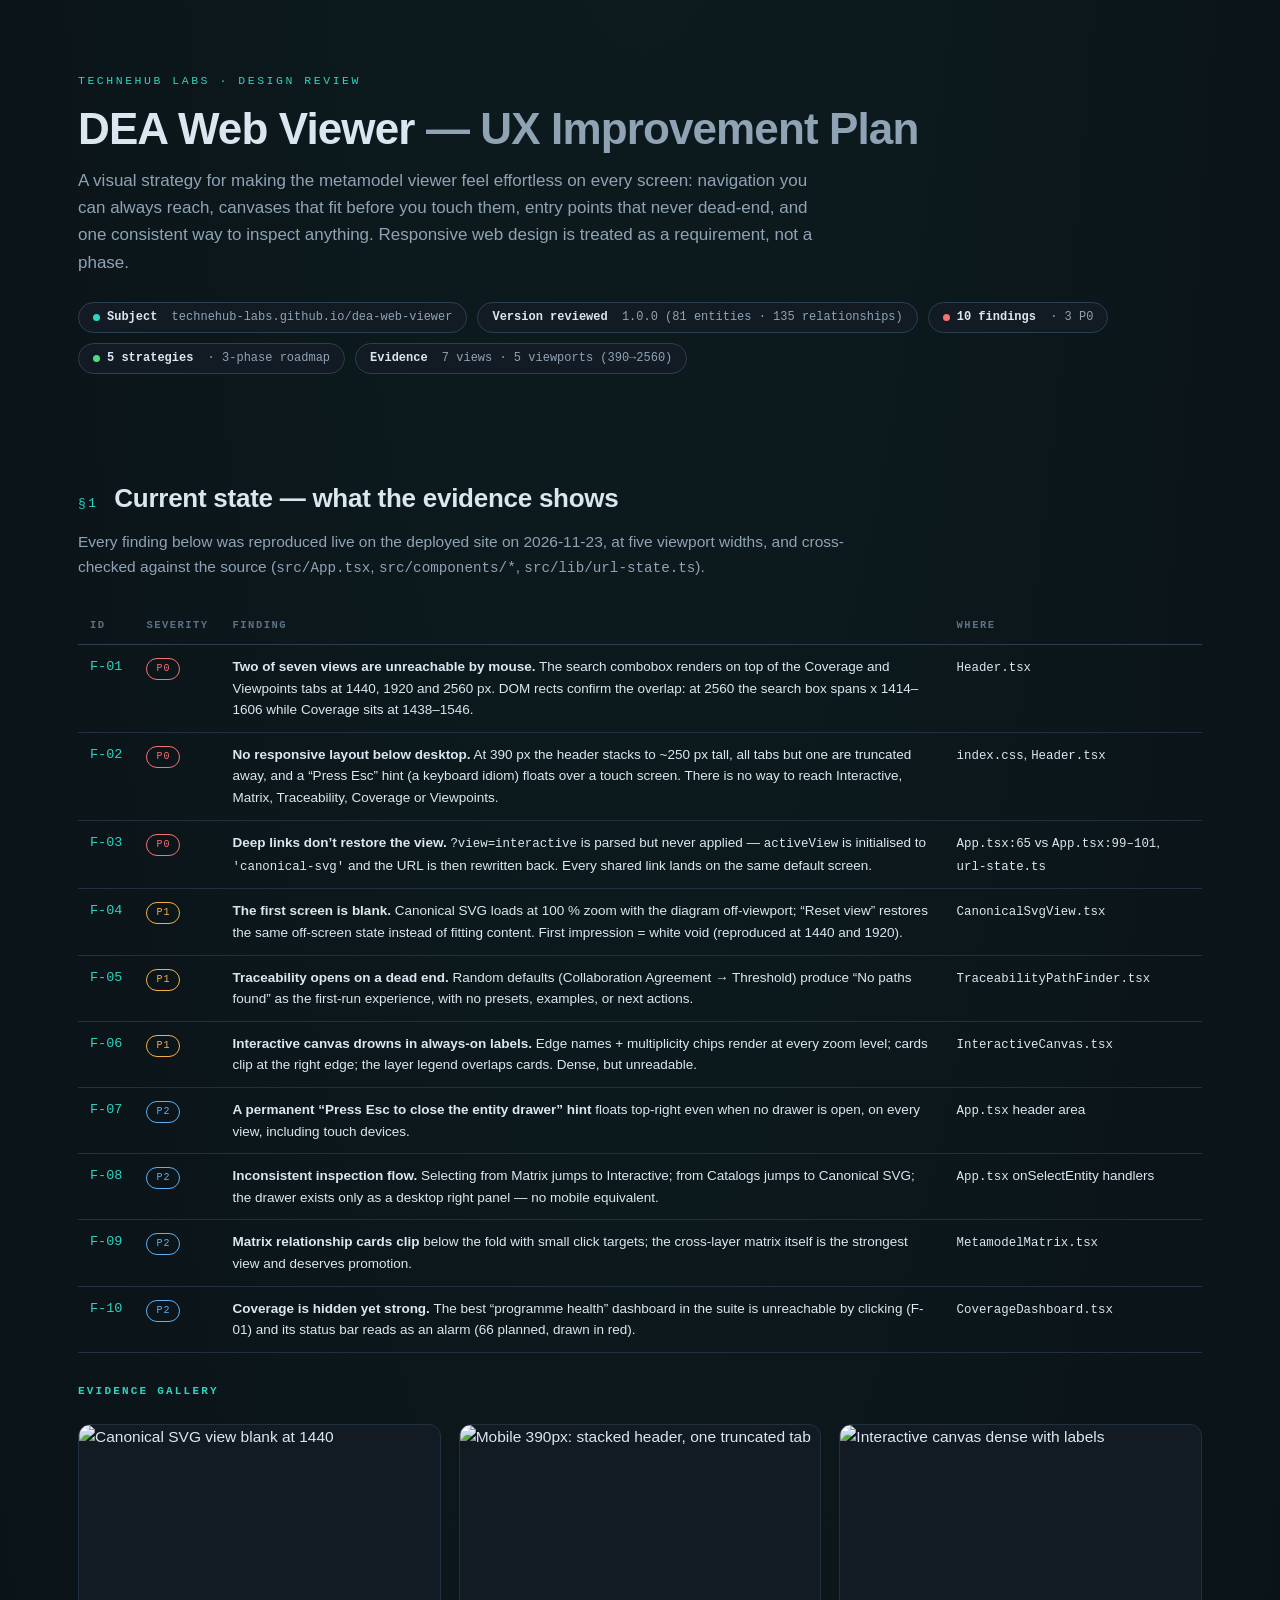
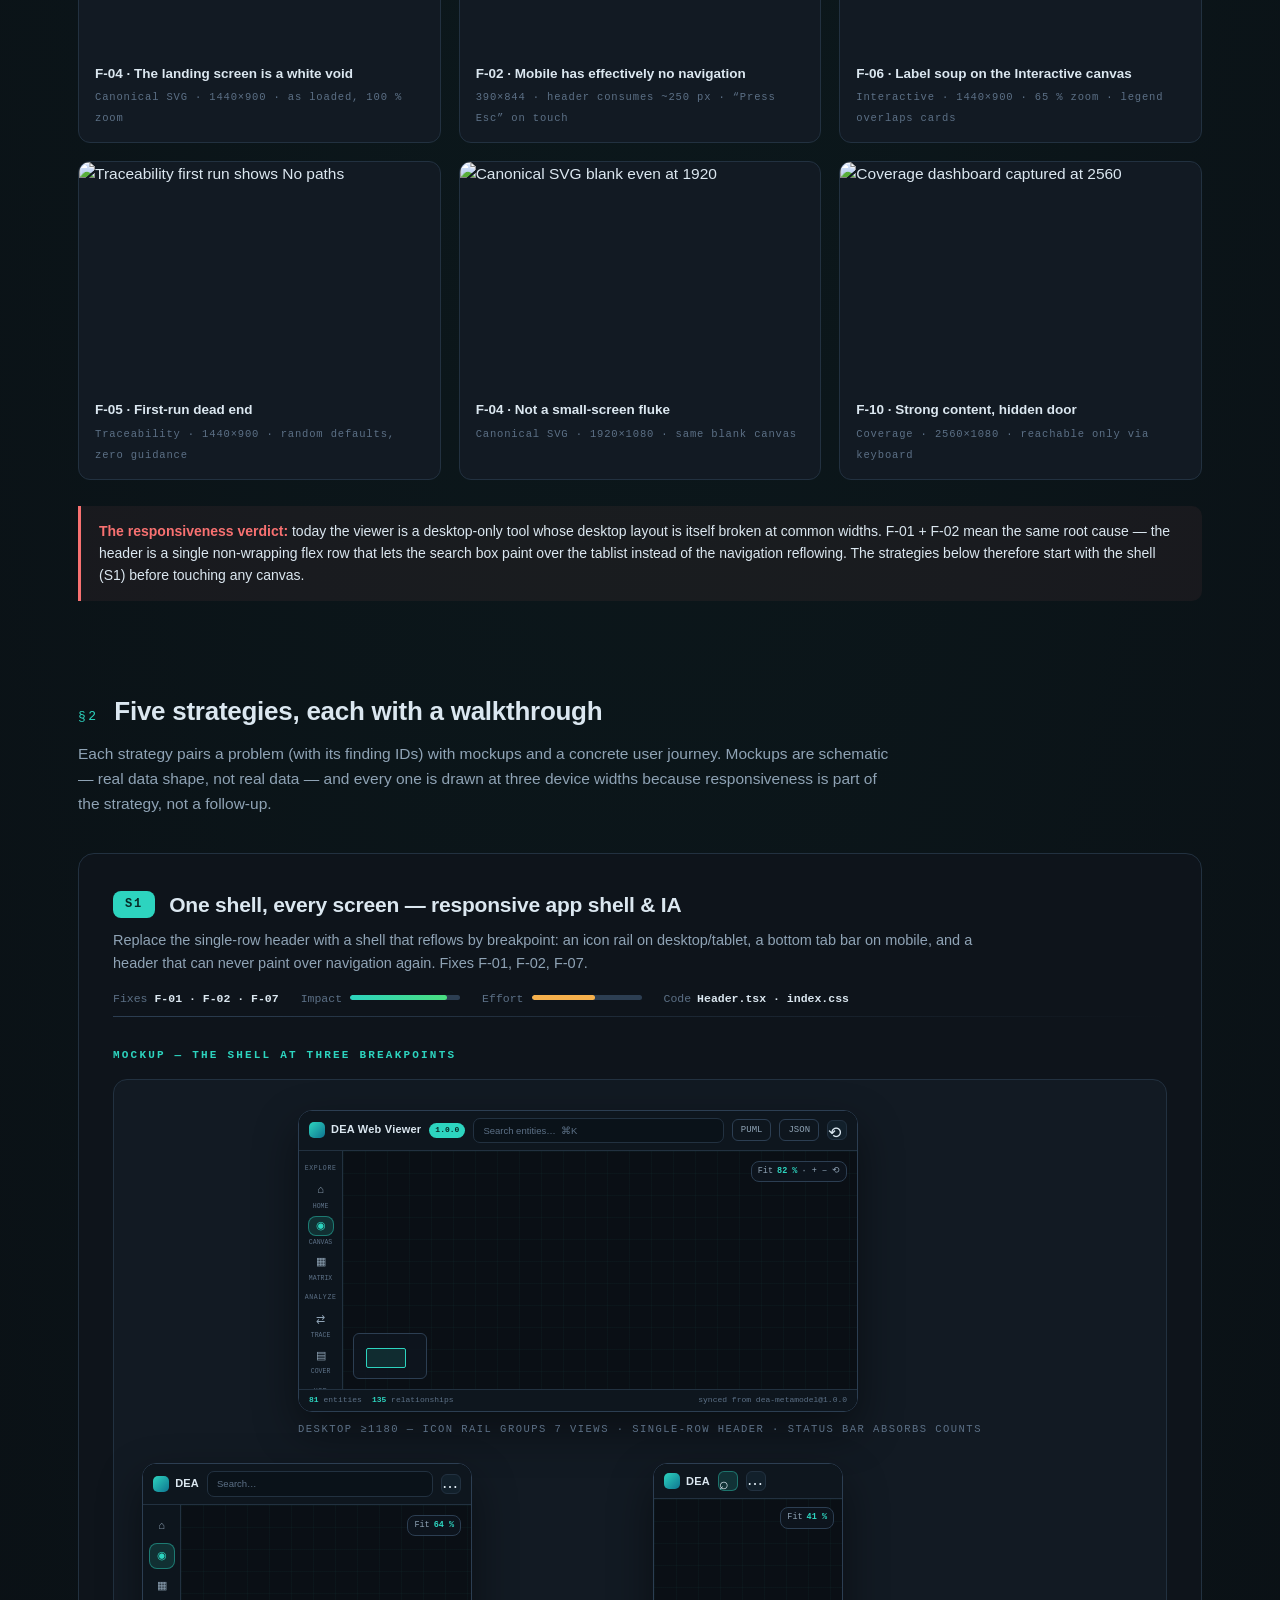
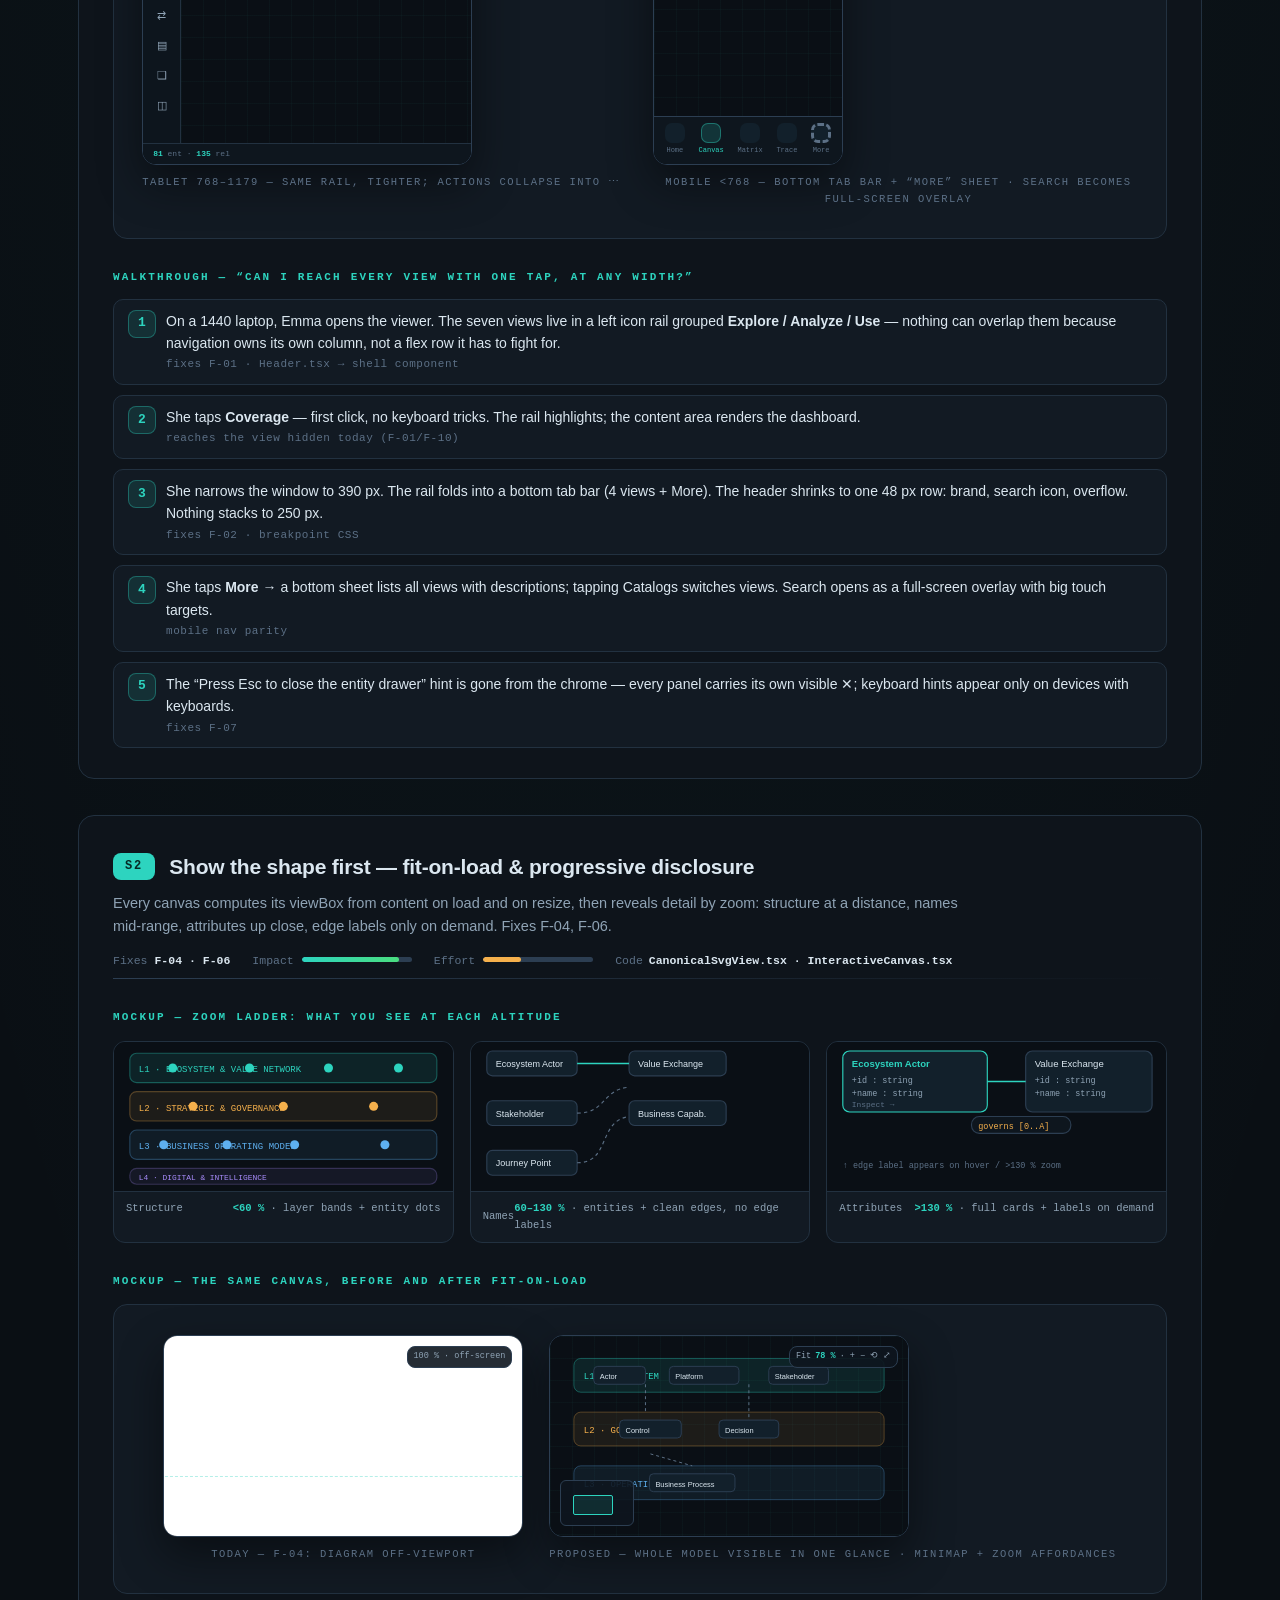
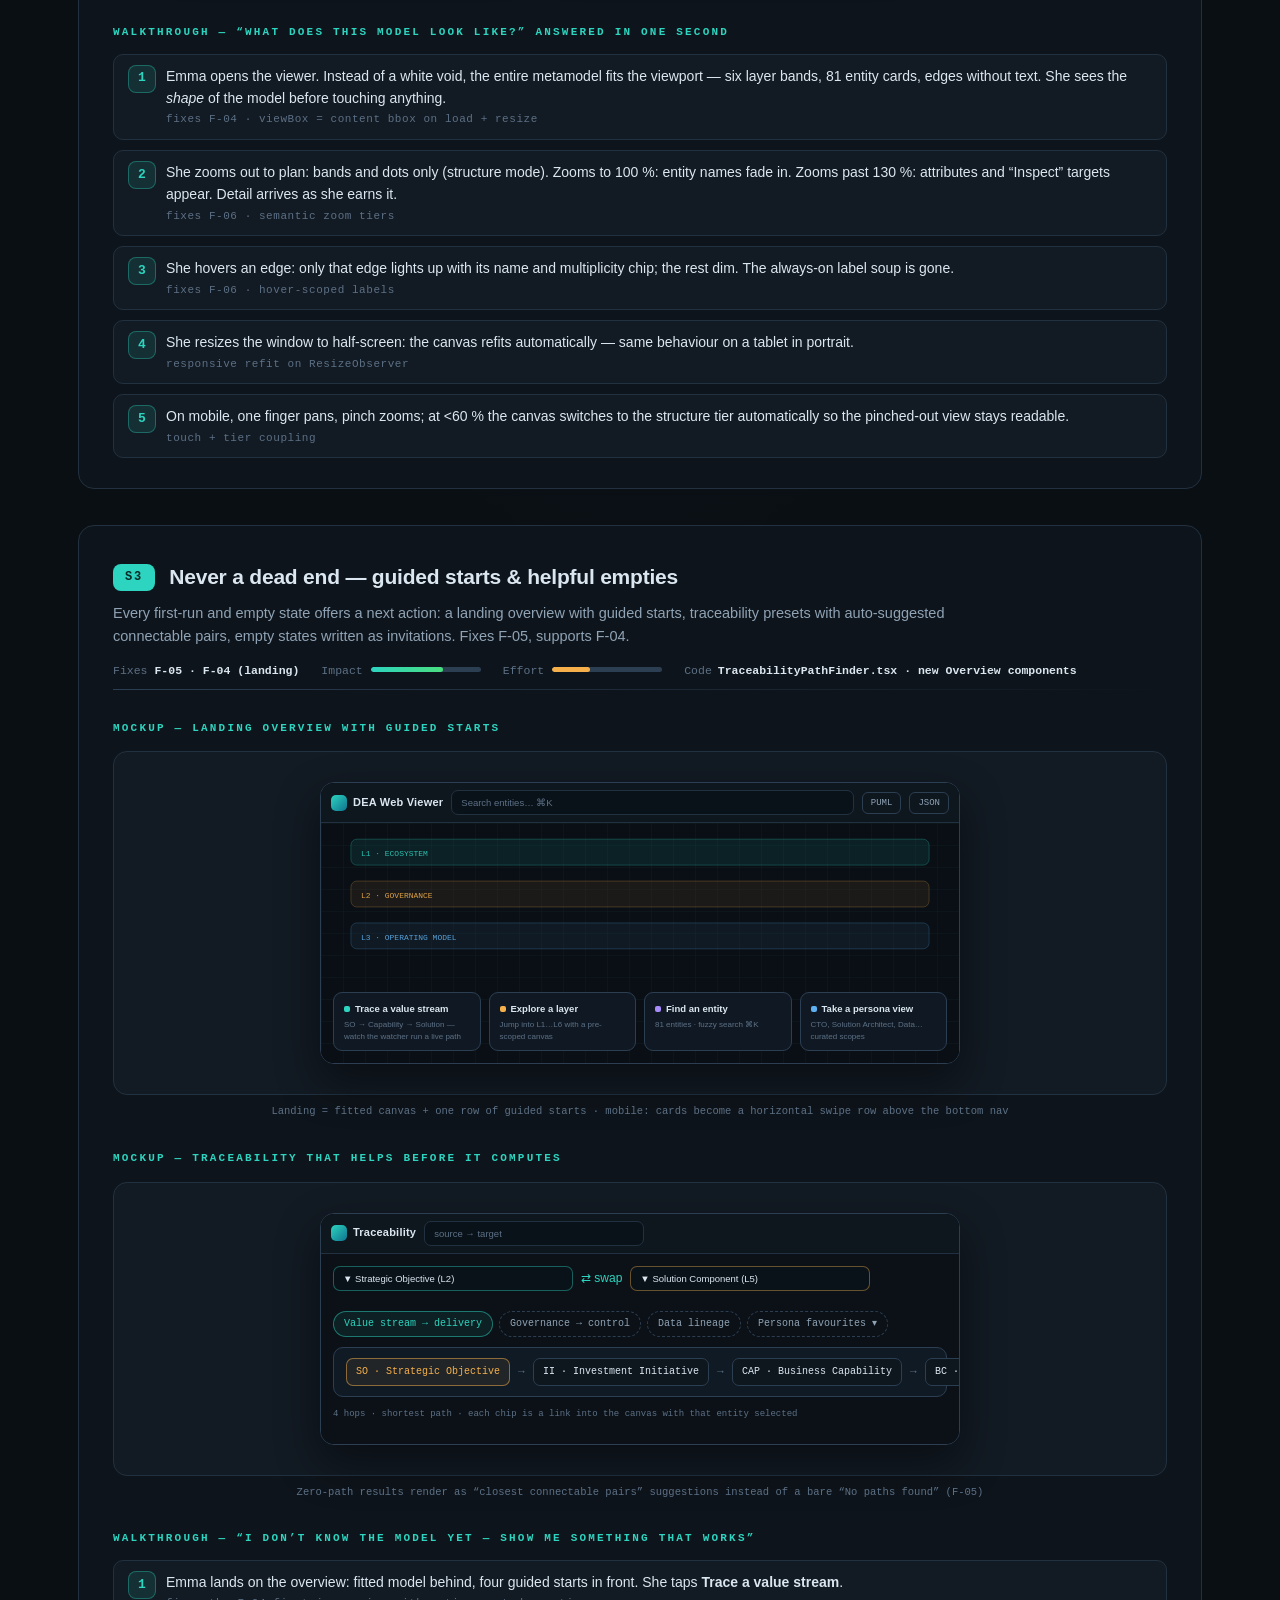
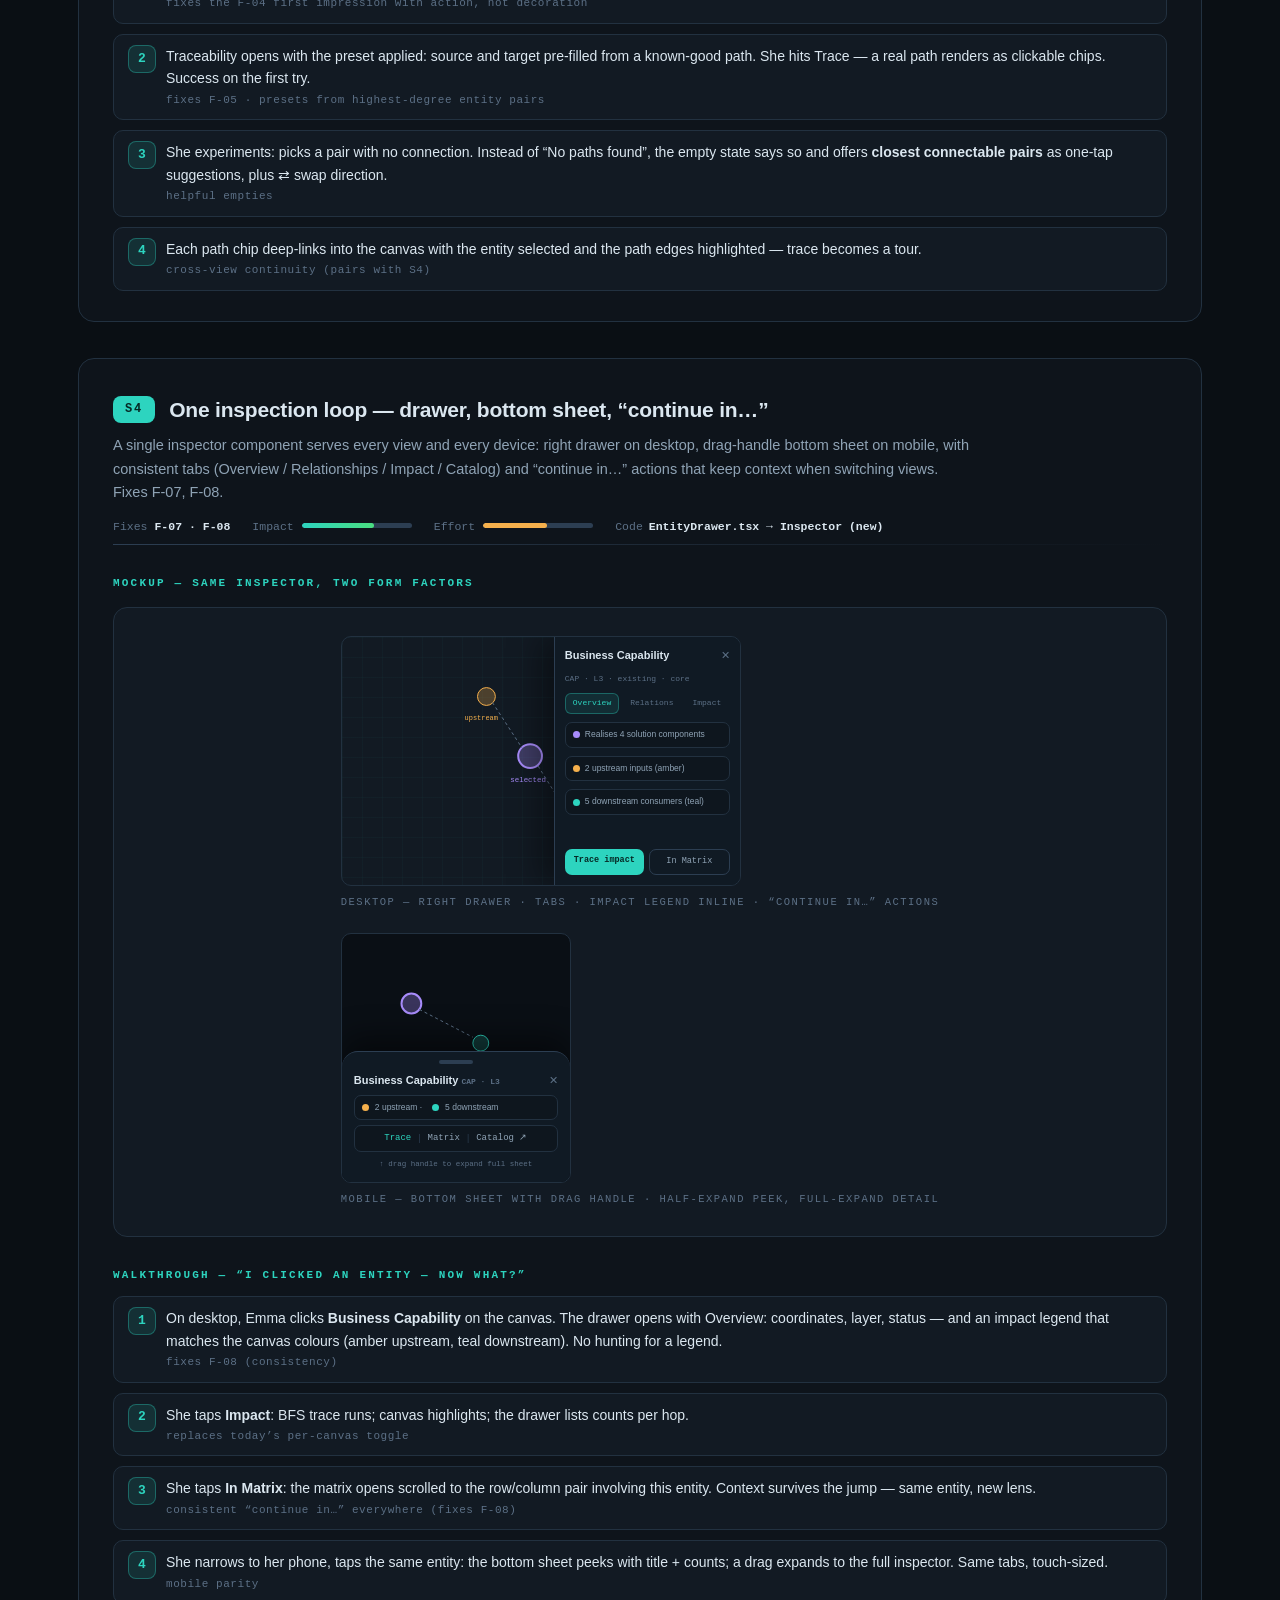
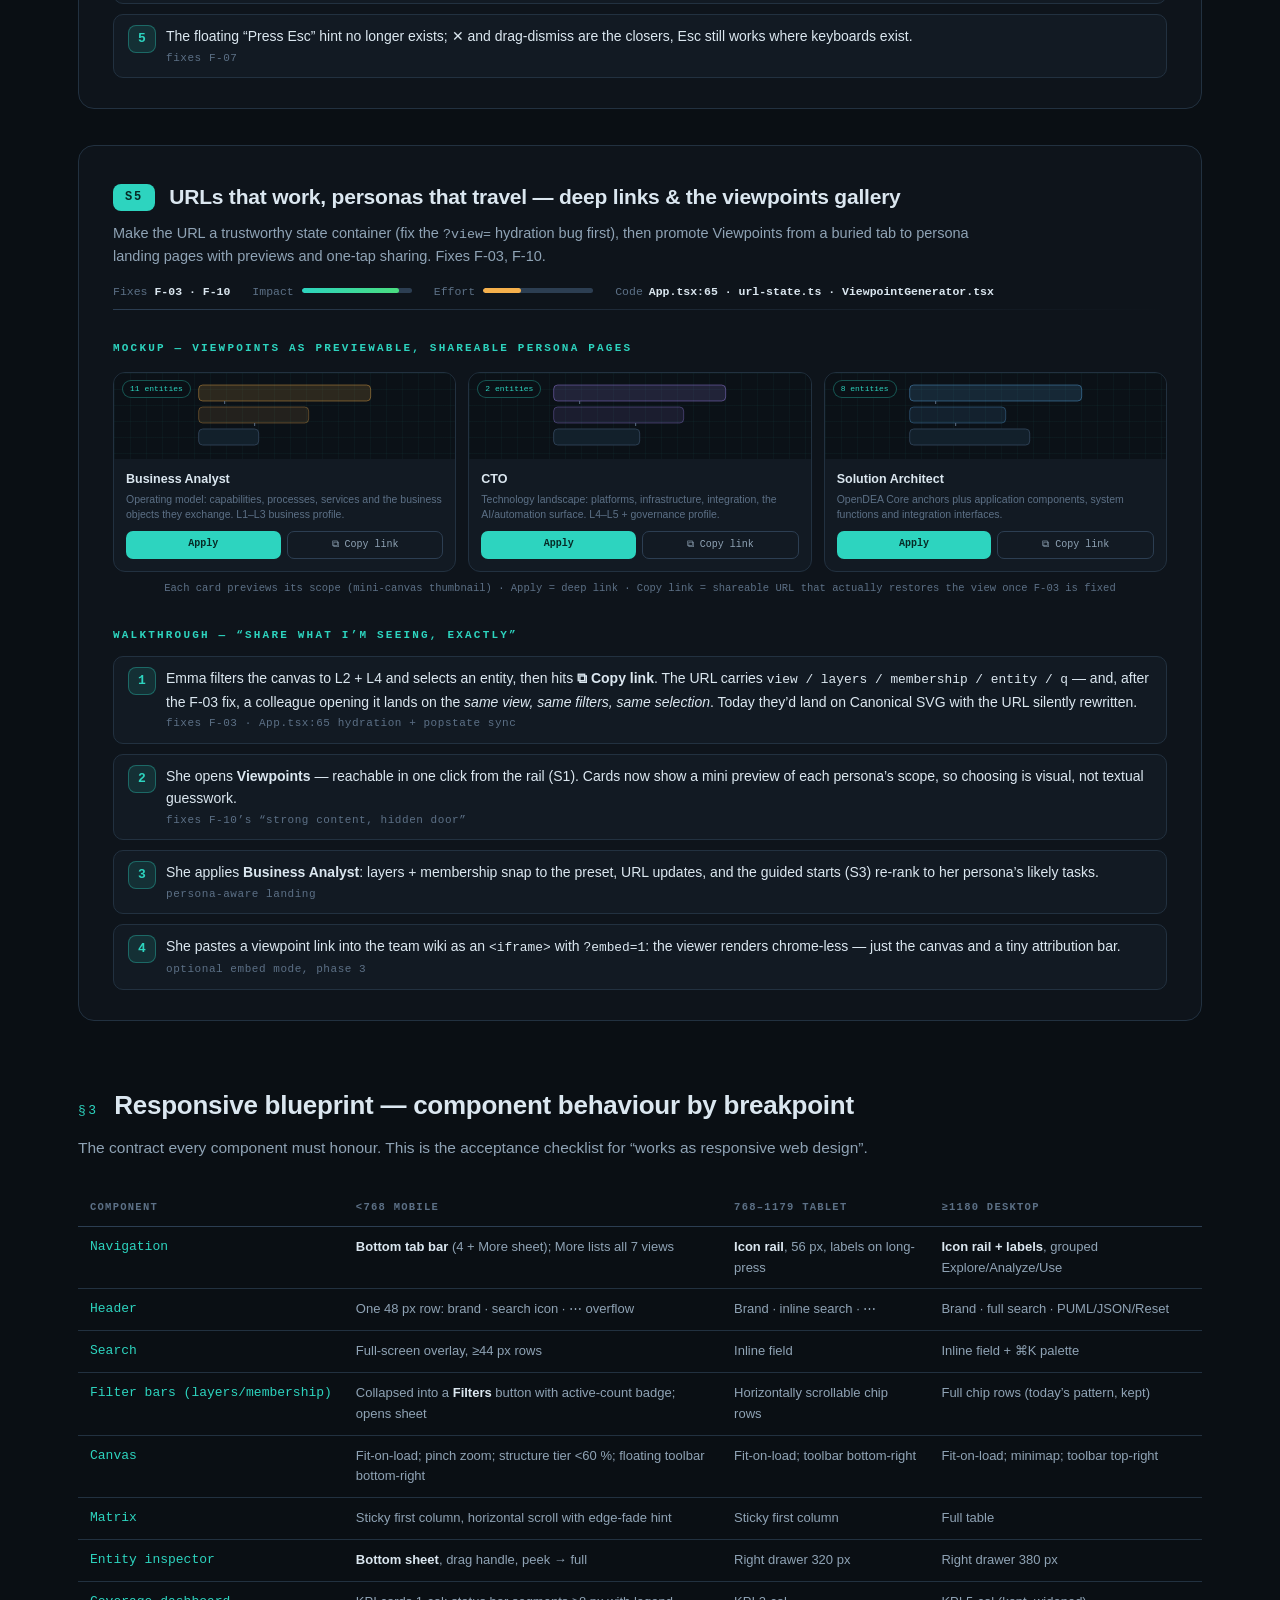
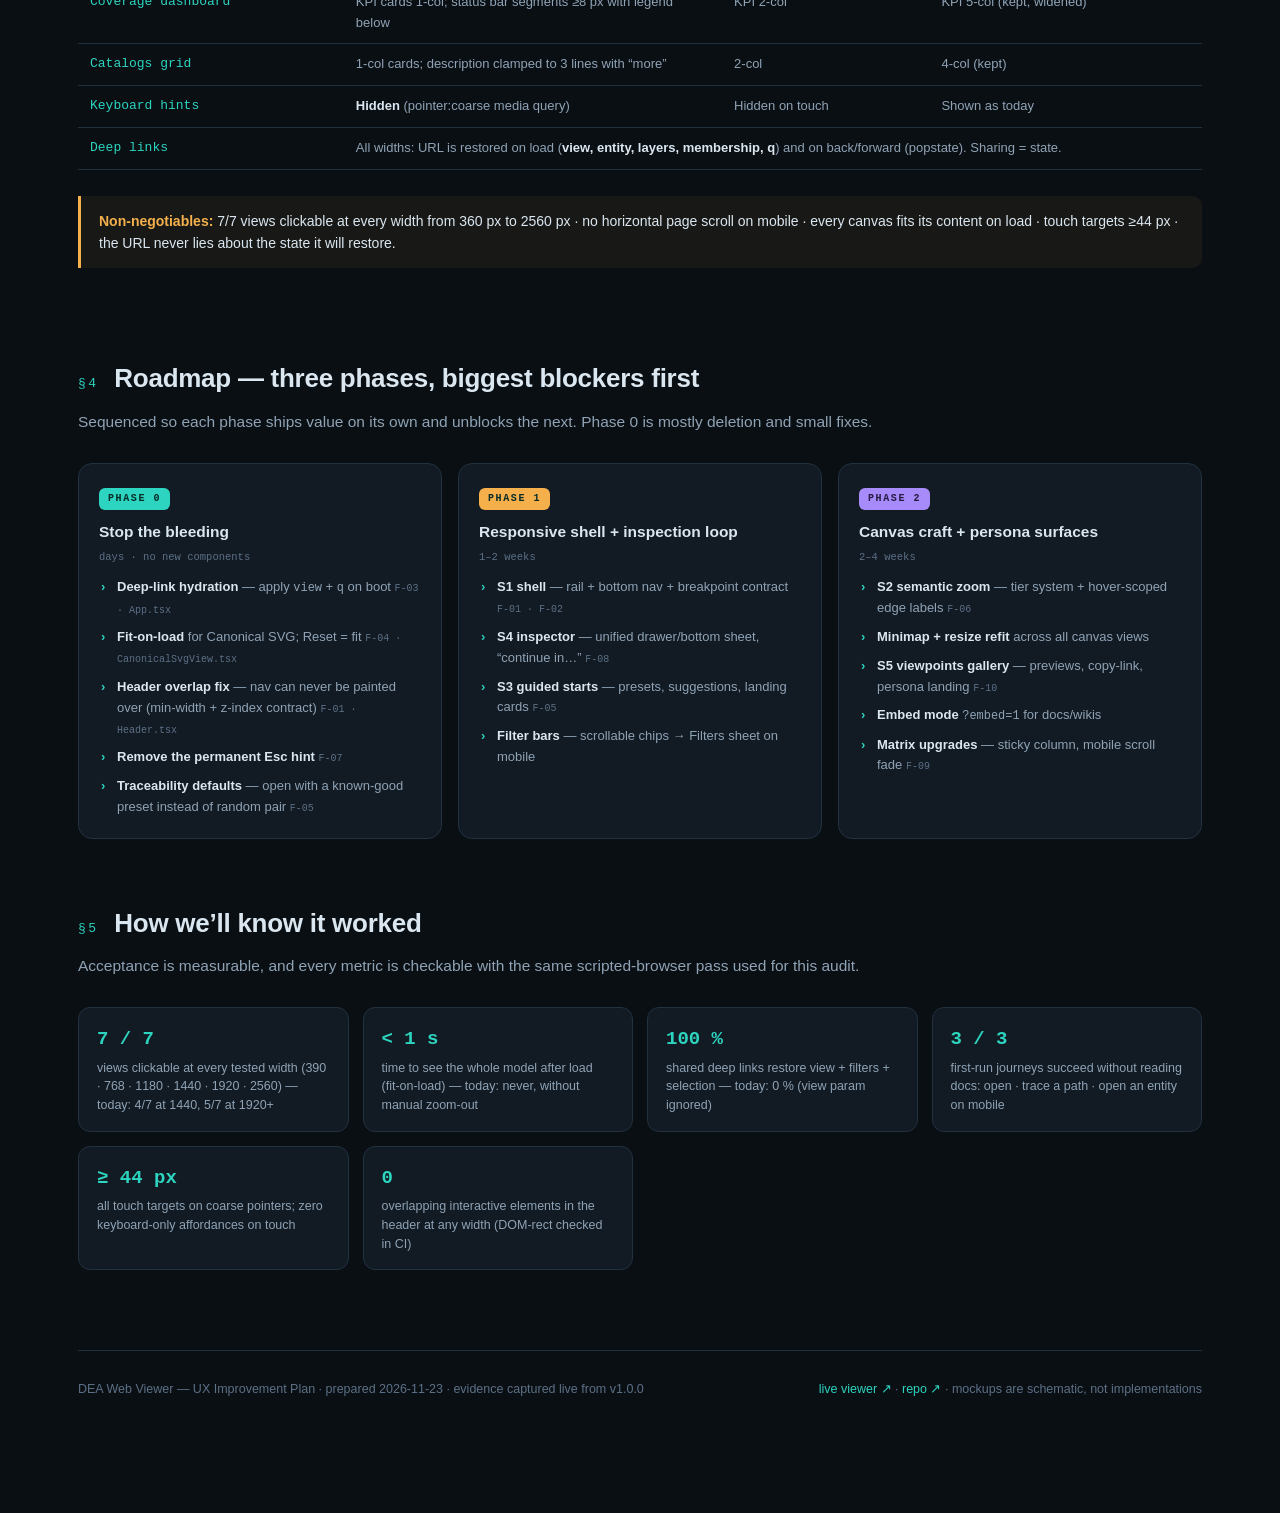
==== index.html @ 261feda0 "Release v2.0.0: design tokens, UI kit and interactive prototype Sets the design direction: white bac" ====
<!DOCTYPE html>
<html lang="en">
<head>
<meta charset="UTF-8" />
<meta name="viewport" content="width=device-width, initial-scale=1.0" />
<title>DEA Web Viewer — UX Improvement Plan &amp; Visual Walkthrough</title>
<style>
  :root{
    --bg:#0a0f14; --bg2:#0e141b; --panel:#121a23; --panel2:#16212c;
    --line:#223140; --line2:#2c3e52;
    --text:#dbe7f0; --muted:#8fa3b5; --faint:#5c7086;
    --teal:#2dd4bf; --teal-dim:#1a8f80; --amber:#f5b04c; --red:#f87171; --violet:#a78bfa; --blue:#5eb0f0; --green:#4ade80;
    --mono:"SF Mono",ui-monospace,Menlo,Consolas,monospace;
    --sans:-apple-system,BlinkMacSystemFont,"Segoe UI",Roboto,Inter,Helvetica,Arial,sans-serif;
  }
  *{box-sizing:border-box; margin:0; padding:0;}
  html{scroll-behavior:smooth;}
  body{background:var(--bg); color:var(--text); font-family:var(--sans); font-size:15.5px; line-height:1.6;
       background-image:radial-gradient(ellipse 90% 60% at 50% -10%, rgba(45,212,191,.07), transparent);}
  .wrap{max-width:1180px; margin:0 auto; padding:0 28px 120px;}
  a{color:var(--teal); text-decoration:none;} a:hover{text-decoration:underline;}
  code,.mono{font-family:var(--mono); font-size:.92em;}

  /* ── hero ── */
  .hero{padding:72px 0 40px;}
  .eyebrow{font-family:var(--mono); font-size:11.5px; letter-spacing:.22em; text-transform:uppercase; color:var(--teal);}
  .hero h1{font-size:clamp(28px,4.4vw,44px); font-weight:800; letter-spacing:-.02em; margin:14px 0 12px; line-height:1.15;}
  .hero h1 .dim{color:var(--muted); font-weight:600;}
  .hero p.lede{max-width:760px; color:var(--muted); font-size:17px;}
  .meta-row{display:flex; flex-wrap:wrap; gap:10px; margin-top:26px;}
  .chip{display:inline-flex; align-items:center; gap:7px; border:1px solid var(--line2); background:var(--panel);
        border-radius:999px; padding:5px 14px; font-family:var(--mono); font-size:12px; color:var(--muted);}
  .chip b{color:var(--text); font-weight:600;}
  .chip .dot{width:7px; height:7px; border-radius:50%; background:var(--teal);}
  .chip .dot.red{background:var(--red);} .chip .dot.amber{background:var(--amber);} .chip .dot.green{background:var(--green);}

  /* ── section scaffolding ── */
  section{padding-top:64px;}
  .sec-head{display:flex; align-items:baseline; gap:16px; margin-bottom:10px;}
  .sec-num{font-family:var(--mono); color:var(--teal); font-size:13px; letter-spacing:.18em;}
  .sec-head h2{font-size:26px; font-weight:750; letter-spacing:-.01em;}
  .sec-sub{color:var(--muted); max-width:820px; margin-bottom:28px;}
  .rule{height:1px; background:linear-gradient(90deg,var(--line2),transparent); margin:8px 0 30px;}

  /* ── findings table ── */
  table.findings{width:100%; border-collapse:collapse; font-size:13.5px;}
  table.findings th{font-family:var(--mono); font-size:10.5px; letter-spacing:.14em; text-transform:uppercase; color:var(--faint);
    text-align:left; padding:10px 12px; border-bottom:1px solid var(--line2);}
  table.findings td{padding:11px 12px; border-bottom:1px solid var(--line); vertical-align:top;}
  table.findings td.id{font-family:var(--mono); color:var(--teal); white-space:nowrap;}
  .sev{display:inline-block; font-family:var(--mono); font-size:10px; letter-spacing:.1em; padding:2px 9px; border-radius:999px; border:1px solid;}
  .sev.p0{color:var(--red); border-color:var(--red);} .sev.p1{color:var(--amber); border-color:var(--amber);} .sev.p2{color:var(--blue); border-color:var(--blue);}

  /* ── evidence gallery ── */
  .ev-grid{display:grid; grid-template-columns:repeat(auto-fit,minmax(320px,1fr)); gap:18px; margin-top:24px;}
  figure.ev{background:var(--panel); border:1px solid var(--line); border-radius:12px; overflow:hidden;}
  figure.ev img{width:100%; display:block; aspect-ratio:16/10; object-fit:cover; object-position:top;}
  figure.ev figcaption{padding:12px 16px 14px; font-size:13px; color:var(--muted);}
  figure.ev figcaption b{color:var(--text); display:block; margin-bottom:2px; font-size:13.5px;}
  figure.ev figcaption .tag{font-family:var(--mono); font-size:10.5px; color:var(--faint); letter-spacing:.08em;}

  .callout{border-left:3px solid var(--red); background:rgba(248,113,113,.06); border-radius:0 10px 10px 0;
    padding:14px 18px; margin:26px 0; font-size:14px; color:var(--text);}
  .callout.amber{border-color:var(--amber); background:rgba(245,176,76,.06);}
  .callout b{color:var(--red);} .callout.amber b{color:var(--amber);}

  /* ── strategy blocks ── */
  .strategy{background:var(--bg2); border:1px solid var(--line); border-radius:16px; padding:34px 34px 30px; margin-top:36px;}
  .strat-head{display:flex; flex-wrap:wrap; gap:14px; align-items:center; margin-bottom:6px;}
  .strat-badge{font-family:var(--mono); font-size:12px; letter-spacing:.16em; color:#062a26; background:var(--teal);
    border-radius:8px; padding:4px 12px; font-weight:700;}
  .strategy h3{font-size:21px; font-weight:750; letter-spacing:-.01em;}
  .strat-goal{color:var(--muted); font-size:14.5px; margin:8px 0 4px; max-width:860px;}
  .strat-meta{display:flex; flex-wrap:wrap; gap:22px; margin:14px 0 6px; font-family:var(--mono); font-size:11.5px; color:var(--faint);}
  .strat-meta b{color:var(--text); font-weight:600;}
  .meter{display:inline-block; width:110px; height:5px; border-radius:99px; background:var(--line2); position:relative; top:-2px; margin-left:8px; overflow:hidden;}
  .meter i{display:block; height:100%; border-radius:99px;}
  .m-impact i{width:88%; background:linear-gradient(90deg,var(--teal),var(--green));}
  .m-impact-mid i{width:66%; background:linear-gradient(90deg,var(--teal),var(--green));}
  .m-effort i{width:34%; background:var(--amber);}
  .m-effort-mid i{width:58%; background:var(--amber);}
  .m-effort-big i{width:82%; background:var(--amber);}

  h4.step-title{font-family:var(--mono); font-size:11px; letter-spacing:.2em; text-transform:uppercase; color:var(--teal); margin:30px 0 12px;}

  /* walkthrough steps */
  ol.walk{list-style:none; counter-reset:w; display:grid; gap:10px; margin-top:6px;}
  ol.walk li{counter-increment:w; position:relative; padding:10px 16px 10px 52px; background:var(--panel);
    border:1px solid var(--line); border-radius:10px; font-size:14px; color:var(--text);}
  ol.walk li::before{content:counter(w); position:absolute; left:14px; top:10px; width:26px; height:26px; border-radius:8px;
    background:rgba(45,212,191,.12); color:var(--teal); font-family:var(--mono); font-size:13px; font-weight:700;
    display:flex; align-items:center; justify-content:center; border:1px solid rgba(45,212,191,.35);}
  ol.walk li span.where{display:block; font-family:var(--mono); font-size:11px; color:var(--faint); margin-top:2px; letter-spacing:.05em;}

  /* device frames */
  .frames{display:flex; flex-wrap:wrap; gap:26px; align-items:flex-start; justify-content:center;
    background:var(--panel); border:1px solid var(--line); border-radius:14px; padding:30px 22px; margin-top:14px;}
  .frames.trio{display:grid; grid-template-columns:1fr 1fr; justify-items:center; align-items:start;}
  .frames.trio > :first-child{grid-column:1 / -1;}
  .frame{border-radius:14px; overflow:hidden; border:1px solid var(--line2); box-shadow:0 18px 44px rgba(0,0,0,.45); background:var(--bg); flex:none;}
  .tscroll{overflow-x:auto;}
  .tscroll table{min-width:640px;}
  .frame-label{font-family:var(--mono); font-size:10.5px; letter-spacing:.14em; color:var(--faint); text-align:center; padding-top:9px; text-transform:uppercase;}

  /* mini UI kit for mockups */
  .m-app{display:flex; flex-direction:column; background:#0b1117;}
  .m-top{display:flex; align-items:center; gap:8px; background:#0e161e; border-bottom:1px solid var(--line); padding:7px 10px;}
  .m-brand{display:flex; align-items:center; gap:6px; font-weight:700; font-size:11px; letter-spacing:.02em; white-space:nowrap;}
  .m-logo{width:16px; height:16px; border-radius:5px; background:linear-gradient(135deg,var(--teal),#0e7490); flex:none;}
  .m-search{flex:1; min-width:40px; background:#0a1219; border:1px solid var(--line); border-radius:7px;
    font-size:9.5px; color:var(--faint); padding:4px 9px; white-space:nowrap; overflow:hidden;}
  .m-ic{width:20px; height:20px; border-radius:6px; background:#12202b; border:1px solid var(--line); flex:none;}
  .m-ic.teal{background:rgba(45,212,191,.15); border-color:rgba(45,212,191,.4);}
  .m-btn{font-size:9px; font-family:var(--mono); color:var(--muted); border:1px solid var(--line2); border-radius:6px; padding:3px 8px; white-space:nowrap;}
  .m-body{display:flex; flex:1; min-height:0;}
  .m-rail{width:44px; background:#0d151d; border-right:1px solid var(--line); display:flex; flex-direction:column; align-items:center; gap:4px; padding:8px 0;}
  .m-rail .grp{font-family:var(--mono); font-size:6.5px; letter-spacing:.1em; color:var(--faint); margin:5px 0 2px;}
  .m-rail .r-ic{width:26px; height:26px; border-radius:8px; display:flex; align-items:center; justify-content:center;
    font-size:11px; color:var(--muted); background:transparent; border:1px solid transparent;}
  .m-rail .r-ic.on{background:rgba(45,212,191,.14); color:var(--teal); border-color:rgba(45,212,191,.45);}
  .m-rail .r-lb{font-size:6.5px; color:var(--faint); margin-top:-2px; font-family:var(--mono);}
  .m-stage{flex:1; position:relative; background:
     linear-gradient(rgba(45,212,191,.035) 1px, transparent 1px),
     linear-gradient(90deg, rgba(45,212,191,.035) 1px, transparent 1px);
     background-size:22px 22px; background-color:#0a0f15;}
  .m-status{display:flex; gap:10px; align-items:center; border-top:1px solid var(--line); background:#0e161e;
    padding:4px 10px; font-family:var(--mono); font-size:8px; color:var(--faint);}
  .m-status b{color:var(--teal); font-weight:600;}
  .m-bottomnav{display:flex; justify-content:space-around; align-items:center; background:#0e161e; border-top:1px solid var(--line2); padding:6px 4px 8px;}
  .m-bottomnav .bn{display:flex; flex-direction:column; align-items:center; gap:2px; font-family:var(--mono); font-size:7px; color:var(--faint);}
  .m-bottomnav .bn i{width:20px; height:20px; border-radius:7px; background:#12202b; display:block;}
  .m-bottomnav .bn.on{color:var(--teal);} .m-bottomnav .bn.on i{background:rgba(45,212,191,.16); border:1px solid rgba(45,212,191,.4);}
  .m-bottomnav .bn.more i{border-style:dashed;}

  /* canvas mockups (inline svg containers) */
  .fitbar{position:absolute; top:10px; right:10px; display:flex; gap:4px; align-items:center;
    background:#0e161eE6; border:1px solid var(--line2); border-radius:8px; padding:3px 6px; font-family:var(--mono); font-size:8.5px; color:var(--muted);}
  .fitbar b{color:var(--teal);}
  .minimap{position:absolute; left:10px; bottom:10px; width:74px; height:46px; border-radius:6px; background:#0e161eE6;
    border:1px solid var(--line2); overflow:hidden;}
  .minimap i{position:absolute; inset:14px 20px 10px 12px; border:1.5px solid var(--teal); border-radius:2px; background:rgba(45,212,191,.12);}

  /* zoom ladder */
  .ladder{display:grid; grid-template-columns:repeat(3,1fr); gap:16px; margin-top:14px;}
  .rung{background:var(--panel); border:1px solid var(--line); border-radius:12px; overflow:hidden;}
  .rung .cap{display:flex; justify-content:space-between; align-items:center; padding:8px 12px; font-family:var(--mono); font-size:10.5px; color:var(--muted); border-top:1px solid var(--line);}
  .rung .cap b{color:var(--teal);}

  /* guided cards */
  .g-cards{position:absolute; inset:auto 12px 12px 12px; display:grid; grid-template-columns:repeat(4,1fr); gap:8px;}
  .g-card{background:#101a24F2; border:1px solid var(--line2); border-radius:9px; padding:8px 10px;}
  .g-card .t{font-size:9.5px; font-weight:700; color:var(--text); display:flex; gap:5px; align-items:center;}
  .g-card .t i{width:6px; height:6px; border-radius:2px; background:var(--teal); display:inline-block;}
  .g-card .d{font-size:8px; color:var(--faint); margin-top:3px; line-height:1.45;}

  /* breadcrumb path chips (traceability) */
  .path-chips{display:flex; align-items:center; gap:6px; flex-wrap:nowrap; background:#101a24; border:1px solid var(--line2);
    border-radius:10px; padding:10px 12px;}
  .pc{font-family:var(--mono); font-size:10px; border-radius:7px; padding:5px 9px; border:1px solid; white-space:nowrap;}
  .pc.src{color:var(--amber); border-color:rgba(245,176,76,.5); background:rgba(245,176,76,.08);}
  .pc.mid{color:var(--text); border-color:var(--line2); background:#0e161e;}
  .pc.dst{color:var(--teal); border-color:rgba(45,212,191,.5); background:rgba(45,212,191,.08);}
  .pc-arrow{color:var(--faint); font-size:11px;}
  .presets{display:flex; gap:6px; flex-wrap:wrap; margin-top:10px;}
  .preset{font-size:10px; font-family:var(--mono); color:var(--muted); border:1px dashed var(--line2); border-radius:999px; padding:4px 10px;}
  .preset.on{color:var(--teal); border:1px solid rgba(45,212,191,.5); background:rgba(45,212,191,.08);}

  /* drawer mockups */
  .drawer-demo{display:flex; gap:22px; justify-content:center; align-items:flex-start; flex-wrap:wrap;
    background:var(--panel); border:1px solid var(--line); border-radius:14px; padding:28px 20px; margin-top:14px;}
  .d-stage{position:relative; width:400px; height:250px; border-radius:10px; border:1px solid var(--line); overflow:hidden;
    background:linear-gradient(rgba(45,212,191,.03) 1px, transparent 1px), linear-gradient(90deg, rgba(45,212,191,.03) 1px, transparent 1px); background-size:20px 20px;}
  .d-drawer{position:absolute; top:0; right:0; bottom:0; width:186px; background:#101a24; border-left:1px solid var(--line2);
    padding:10px; display:flex; flex-direction:column; gap:8px; box-shadow:-14px 0 30px rgba(0,0,0,.4);}
  .d-tabs{display:flex; gap:3px;}
  .d-tab{font-family:var(--mono); font-size:8px; padding:3px 7px; border-radius:6px; color:var(--faint); border:1px solid transparent;}
  .d-tab.on{color:var(--teal); background:rgba(45,212,191,.1); border-color:rgba(45,212,191,.35);}
  .d-title{font-size:11px; font-weight:700;}
  .d-sub{font-family:var(--mono); font-size:8px; color:var(--faint);}
  .d-row{display:flex; gap:5px; align-items:center; font-size:8.5px; color:var(--muted); background:#0e161e; border:1px solid var(--line); border-radius:7px; padding:5px 7px;}
  .d-row i{width:7px; height:7px; border-radius:50%; flex:none;}
  .i-up{background:var(--amber);} .i-dn{background:var(--teal);} .i-sel{background:var(--violet);}
  .d-cta{margin-top:auto; display:flex; gap:5px;}
  .d-cta .b{flex:1; font-size:8.5px; text-align:center; border-radius:7px; padding:5px 0; font-family:var(--mono);}
  .b-pri{background:var(--teal); color:#062a26; font-weight:700;}
  .b-sec{border:1px solid var(--line2); color:var(--muted);}
  .sheet-stage{position:relative; width:230px; height:250px; border-radius:10px; border:1px solid var(--line); overflow:hidden; background:#0a0f15;}
  .m-sheet{position:absolute; left:0; right:0; bottom:0; background:#101a24; border-radius:16px 16px 0 0; border-top:1px solid var(--line2);
    padding:8px 12px 12px; box-shadow:0 -14px 30px rgba(0,0,0,.45);}
  .m-grab{width:34px; height:4px; border-radius:99px; background:var(--line2); margin:0 auto 8px;}
  .m-shead{display:flex; justify-content:space-between; align-items:center;}
  .m-shead .t{font-size:11px; font-weight:700;}
  .m-x{color:var(--faint); font-size:11px;}
  .m-srow{display:flex; gap:6px; align-items:center; font-size:8.5px; color:var(--muted); background:#0e161e; border:1px solid var(--line); border-radius:7px; padding:5px 7px; margin-top:5px;}
  .m-srow i{width:7px; height:7px; border-radius:50%; flex:none;}

  /* viewpoints mockup */
  .vp-grid{display:grid; grid-template-columns:repeat(3,1fr); gap:12px; margin-top:14px;}
  .vp-card{background:var(--panel); border:1px solid var(--line); border-radius:12px; overflow:hidden;}
  .vp-prev{height:86px; background:linear-gradient(rgba(45,212,191,.04) 1px, transparent 1px), linear-gradient(90deg, rgba(45,212,191,.04) 1px, transparent 1px); background-size:16px 16px; position:relative; background-color:#0b1117;}
  .vp-body{padding:10px 12px 12px;}
  .vp-body .t{font-size:12.5px; font-weight:700;}
  .vp-body .d{font-size:10.5px; color:var(--faint); margin:3px 0 8px; line-height:1.5;}
  .vp-row{display:flex; gap:6px;}
  .vp-row .b{flex:1; font-size:10px; text-align:center; border-radius:7px; padding:5px 0; font-family:var(--mono);}
  .vp-count{position:absolute; top:7px; left:8px; font-family:var(--mono); font-size:8px; color:var(--teal); background:#0b1117d9; border:1px solid rgba(45,212,191,.35); padding:2px 7px; border-radius:99px;}

  /* breakpoint matrix */
  table.bp{width:100%; border-collapse:collapse; font-size:13px;}
  table.bp th{font-family:var(--mono); font-size:10.5px; letter-spacing:.12em; text-transform:uppercase; color:var(--faint);
    text-align:left; padding:10px 12px; border-bottom:1px solid var(--line2);}
  table.bp td{padding:10px 12px; border-bottom:1px solid var(--line); vertical-align:top; color:var(--muted);}
  table.bp td:first-child{font-family:var(--mono); color:var(--teal); white-space:nowrap;}
  table.bp td b{color:var(--text); font-weight:600;}

  /* roadmap */
  .phases{display:grid; grid-template-columns:repeat(3,1fr); gap:16px; margin-top:20px;}
  .phase{background:var(--panel); border:1px solid var(--line); border-radius:14px; padding:20px;}
  .phase .ph-tag{font-family:var(--mono); font-size:10px; letter-spacing:.16em; color:#062a26; display:inline-block;
    background:var(--teal); border-radius:6px; padding:3px 9px; font-weight:700;}
  .phase.p2 .ph-tag{background:var(--amber);} .phase.p3 .ph-tag{background:var(--violet); color:#241a3f;}
  .phase h4{font-size:15.5px; margin:10px 0 4px;}
  .phase .ph-sub{font-family:var(--mono); font-size:10.5px; color:var(--faint); margin-bottom:12px;}
  .phase ul{list-style:none; display:grid; gap:8px;}
  .phase li{font-size:13px; color:var(--muted); padding-left:18px; position:relative;}
  .phase li::before{content:"›"; position:absolute; left:2px; color:var(--teal); font-weight:700;}
  .phase li b{color:var(--text); font-weight:600;}
  .phase li .fid{font-family:var(--mono); font-size:10px; color:var(--faint);}

  /* metrics */
  .metrics{display:grid; grid-template-columns:repeat(auto-fit,minmax(230px,1fr)); gap:14px; margin-top:20px;}
  .metric{background:var(--panel); border:1px solid var(--line); border-radius:12px; padding:16px 18px;}
  .metric .k{font-family:var(--mono); font-size:19px; color:var(--teal); font-weight:700;}
  .metric .n{font-size:12.5px; color:var(--muted); margin-top:4px; line-height:1.5;}

  footer{border-top:1px solid var(--line); margin-top:80px; padding:28px 0 0; font-size:12.5px; color:var(--faint);
    display:flex; flex-wrap:wrap; gap:10px 30px; justify-content:space-between;}

  @media (max-width:900px){
    .wrap{padding:0 16px 80px;}
    .strategy{padding:22px 18px;}
    .phases,.vp-grid,.ladder{grid-template-columns:1fr;}
    .g-cards{grid-template-columns:repeat(2,1fr);}
    .frames{padding:18px 10px; overflow-x:auto; flex-wrap:nowrap; justify-content:flex-start;}
    .frames.trio{display:flex;}
    .frame-label{max-width:300px; margin:0 auto;}
  }
</style>
</head>
<body>
<div class="wrap">

  <!-- ═══════════ HERO ═══════════ -->
  <header class="hero">
    <div class="eyebrow">TechNeHub Labs · Design Review</div>
    <h1>DEA Web Viewer <span class="dim">— UX Improvement Plan</span></h1>
    <p class="lede">A visual strategy for making the metamodel viewer feel effortless on every screen:
      navigation you can always reach, canvases that fit before you touch them, entry points that never dead-end,
      and one consistent way to inspect anything. Responsive web design is treated as a requirement, not a phase.</p>
    <div class="meta-row">
      <span class="chip"><span class="dot"></span><b>Subject</b>&nbsp;technehub-labs.github.io/dea-web-viewer</span>
      <span class="chip"><b>Version reviewed</b>&nbsp;1.0.0 (81 entities · 135 relationships)</span>
      <span class="chip"><span class="dot red"></span><b>10 findings</b>&nbsp;· 3 P0</span>
      <span class="chip"><span class="dot green"></span><b>5 strategies</b>&nbsp;· 3-phase roadmap</span>
      <span class="chip"><b>Evidence</b>&nbsp;7 views · 5 viewports (390→2560)</span>
    </div>
  </header>

  <!-- ═══════════ §1 AUDIT ═══════════ -->
  <section id="audit">
    <div class="sec-head"><span class="sec-num">§1</span><h2>Current state — what the evidence shows</h2></div>
    <p class="sec-sub">Every finding below was reproduced live on the deployed site on 2026-11-23, at five viewport widths,
      and cross-checked against the source (<code>src/App.tsx</code>, <code>src/components/*</code>, <code>src/lib/url-state.ts</code>).</p>

    <div class="tscroll">
    <table class="findings">
      <tr><th>ID</th><th>Severity</th><th>Finding</th><th>Where</th></tr>
      <tr><td class="id">F-01</td><td><span class="sev p0">P0</span></td><td><b>Two of seven views are unreachable by mouse.</b> The search combobox renders on top of the Coverage and Viewpoints tabs at 1440, 1920 and 2560 px. DOM rects confirm the overlap: at 2560 the search box spans x&nbsp;1414–1606 while Coverage sits at 1438–1546.</td><td><code>Header.tsx</code></td></tr>
      <tr><td class="id">F-02</td><td><span class="sev p0">P0</span></td><td><b>No responsive layout below desktop.</b> At 390 px the header stacks to ~250 px tall, all tabs but one are truncated away, and a “Press Esc” hint (a keyboard idiom) floats over a touch screen. There is no way to reach Interactive, Matrix, Traceability, Coverage or Viewpoints.</td><td><code>index.css</code>, <code>Header.tsx</code></td></tr>
      <tr><td class="id">F-03</td><td><span class="sev p0">P0</span></td><td><b>Deep links don’t restore the view.</b> <code>?view=interactive</code> is parsed but never applied — <code>activeView</code> is initialised to <code>'canonical-svg'</code> and the URL is then rewritten back. Every shared link lands on the same default screen.</td><td><code>App.tsx:65</code> vs <code>App.tsx:99–101</code>, <code>url-state.ts</code></td></tr>
      <tr><td class="id">F-04</td><td><span class="sev p1">P1</span></td><td><b>The first screen is blank.</b> Canonical SVG loads at 100 % zoom with the diagram off-viewport; “Reset view” restores the same off-screen state instead of fitting content. First impression = white void (reproduced at 1440 and 1920).</td><td><code>CanonicalSvgView.tsx</code></td></tr>
      <tr><td class="id">F-05</td><td><span class="sev p1">P1</span></td><td><b>Traceability opens on a dead end.</b> Random defaults (Collaboration Agreement → Threshold) produce “No paths found” as the first-run experience, with no presets, examples, or next actions.</td><td><code>TraceabilityPathFinder.tsx</code></td></tr>
      <tr><td class="id">F-06</td><td><span class="sev p1">P1</span></td><td><b>Interactive canvas drowns in always-on labels.</b> Edge names + multiplicity chips render at every zoom level; cards clip at the right edge; the layer legend overlaps cards. Dense, but unreadable.</td><td><code>InteractiveCanvas.tsx</code></td></tr>
      <tr><td class="id">F-07</td><td><span class="sev p2">P2</span></td><td><b>A permanent “Press Esc to close the entity drawer” hint</b> floats top-right even when no drawer is open, on every view, including touch devices.</td><td><code>App.tsx</code> header area</td></tr>
      <tr><td class="id">F-08</td><td><span class="sev p2">P2</span></td><td><b>Inconsistent inspection flow.</b> Selecting from Matrix jumps to Interactive; from Catalogs jumps to Canonical SVG; the drawer exists only as a desktop right panel — no mobile equivalent.</td><td><code>App.tsx</code> onSelectEntity handlers</td></tr>
      <tr><td class="id">F-09</td><td><span class="sev p2">P2</span></td><td><b>Matrix relationship cards clip</b> below the fold with small click targets; the cross-layer matrix itself is the strongest view and deserves promotion.</td><td><code>MetamodelMatrix.tsx</code></td></tr>
      <tr><td class="id">F-10</td><td><span class="sev p2">P2</span></td><td><b>Coverage is hidden yet strong.</b> The best “programme health” dashboard in the suite is unreachable by clicking (F-01) and its status bar reads as an alarm (66 planned, drawn in red).</td><td><code>CoverageDashboard.tsx</code></td></tr>
    </table>
    </div>

    <h4 class="step-title">Evidence gallery</h4>
    <div class="ev-grid">
      <figure class="ev"><img src="assets/01-canonical-blank-1440.png" alt="Canonical SVG view blank at 1440" /><figcaption><b>F-04 · The landing screen is a white void</b><span class="tag">Canonical SVG · 1440×900 · as loaded, 100 % zoom</span></figcaption></figure>
      <figure class="ev"><img src="assets/10-mobile-390.png" alt="Mobile 390px: stacked header, one truncated tab" /><figcaption><b>F-02 · Mobile has effectively no navigation</b><span class="tag">390×844 · header consumes ~250 px · “Press Esc” on touch</span></figcaption></figure>
      <figure class="ev"><img src="assets/03-interactive-1440.png" alt="Interactive canvas dense with labels" /><figcaption><b>F-06 · Label soup on the Interactive canvas</b><span class="tag">Interactive · 1440×900 · 65 % zoom · legend overlaps cards</span></figcaption></figure>
      <figure class="ev"><img src="assets/05-traceability-no-paths-1440.png" alt="Traceability first run shows No paths" /><figcaption><b>F-05 · First-run dead end</b><span class="tag">Traceability · 1440×900 · random defaults, zero guidance</span></figcaption></figure>
      <figure class="ev"><img src="assets/07-canonical-blank-1920.png" alt="Canonical SVG blank even at 1920" /><figcaption><b>F-04 · Not a small-screen fluke</b><span class="tag">Canonical SVG · 1920×1080 · same blank canvas</span></figcaption></figure>
      <figure class="ev"><img src="assets/08-coverage-2560.png" alt="Coverage dashboard captured at 2560" /><figcaption><b>F-10 · Strong content, hidden door</b><span class="tag">Coverage · 2560×1080 · reachable only via keyboard</span></figcaption></figure>
    </div>

    <div class="callout"><b>The responsiveness verdict:</b> today the viewer is a desktop-only tool whose desktop layout is itself broken
      at common widths. F-01 + F-02 mean the same root cause — the header is a single non-wrapping flex row that lets the search box
      paint over the tablist instead of the navigation reflowing. The strategies below therefore start with the shell (S1) before touching any canvas.</div>
  </section>

  <!-- ═══════════ §2 STRATEGIES ═══════════ -->
  <section id="strategies">
    <div class="sec-head"><span class="sec-num">§2</span><h2>Five strategies, each with a walkthrough</h2></div>
    <p class="sec-sub">Each strategy pairs a problem (with its finding IDs) with mockups and a concrete user journey.
      Mockups are schematic — real data shape, not real data — and every one is drawn at three device widths because responsiveness is part of the strategy, not a follow-up.</p>

    <!-- ── S1 ── -->
    <div class="strategy" id="s1">
      <div class="strat-head"><span class="strat-badge">S1</span><h3>One shell, every screen — responsive app shell &amp; IA</h3></div>
      <p class="strat-goal">Replace the single-row header with a shell that reflows by breakpoint: an icon rail on desktop/tablet,
        a bottom tab bar on mobile, and a header that can never paint over navigation again. Fixes F-01, F-02, F-07.</p>
      <div class="strat-meta">
        <span>Fixes <b>F-01 · F-02 · F-07</b></span>
        <span>Impact<b class="meter m-impact"><i></i></b></span>
        <span>Effort<b class="meter m-effort-mid"><i></i></b></span>
        <span>Code<b style="margin-left:6px">Header.tsx · index.css</b></span>
      </div>
      <div class="rule"></div>

      <h4 class="step-title">Mockup — the shell at three breakpoints</h4>
      <div class="frames trio">
        <!-- desktop frame -->
        <div>
          <div class="frame" style="width:560px">
            <div class="m-app" style="height:300px">
              <div class="m-top">
                <span class="m-brand"><span class="m-logo"></span>DEA Web Viewer</span>
                <span class="mono" style="font-size:8px;color:#062a26;background:var(--teal);border-radius:99px;padding:1px 6px;font-weight:700">1.0.0</span>
                <span class="m-search">Search entities…&nbsp;&nbsp;⌘K</span>
                <span class="m-btn">PUML</span><span class="m-btn">JSON</span><span class="m-ic">⟲</span>
              </div>
              <div class="m-body">
                <div class="m-rail">
                  <div class="grp">EXPLORE</div>
                  <div class="r-ic">⌂</div><div class="r-lb">HOME</div>
                  <div class="r-ic on">◉</div><div class="r-lb">CANVAS</div>
                  <div class="r-ic">▦</div><div class="r-lb">MATRIX</div>
                  <div class="grp">ANALYZE</div>
                  <div class="r-ic">⇄</div><div class="r-lb">TRACE</div>
                  <div class="r-ic">▤</div><div class="r-lb">COVER</div>
                  <div class="grp">USE</div>
                  <div class="r-ic">❑</div><div class="r-lb">CATALOG</div>
                  <div class="r-ic">(layers)</div><div class="r-lb">VIEWS</div>
                </div>
                <div class="m-stage">
                  <div class="fitbar">Fit <b>82 %</b> · + − ⟲</div>
                  <div class="minimap"><i></i></div>
                </div>
              </div>
              <div class="m-status"><span><b>81</b> entities</span><span><b>135</b> relationships</span><span style="margin-left:auto">synced from dea-metamodel@1.0.0</span></div>
            </div>
          </div>
          <div class="frame-label">Desktop ≥1180 — icon rail groups 7 views · single-row header · status bar absorbs counts</div>
        </div>
        <!-- tablet frame -->
        <div>
          <div class="frame" style="width:330px">
            <div class="m-app" style="height:300px">
              <div class="m-top">
                <span class="m-brand"><span class="m-logo"></span>DEA</span>
                <span class="m-search">Search…</span>
                <span class="m-ic">⋯</span>
              </div>
              <div class="m-body">
                <div class="m-rail" style="width:38px">
                  <div class="r-ic">⌂</div><div class="r-ic on">◉</div><div class="r-ic">▦</div><div class="r-ic">⇄</div><div class="r-ic">▤</div><div class="r-ic">❑</div><div class="r-ic">◫</div>
                </div>
                <div class="m-stage"><div class="fitbar">Fit <b>64 %</b></div></div>
              </div>
              <div class="m-status"><span><b>81</b> ent · <b>135</b> rel</span></div>
            </div>
          </div>
          <div class="frame-label">Tablet 768–1179 — same rail, tighter; actions collapse into ⋯</div>
        </div>
        <!-- mobile frame -->
        <div>
          <div class="frame" style="width:190px">
            <div class="m-app" style="height:300px">
              <div class="m-top">
                <span class="m-brand"><span class="m-logo"></span>DEA</span>
                <span class="m-ic teal">⌕</span><span class="m-ic">⋯</span>
              </div>
              <div class="m-body">
                <div class="m-stage">
                  <div class="fitbar" style="top:8px;right:8px">Fit <b>41 %</b></div>
                </div>
              </div>
              <div class="m-bottomnav">
                <span class="bn"><i></i>Home</span>
                <span class="bn on"><i></i>Canvas</span>
                <span class="bn"><i></i>Matrix</span>
                <span class="bn"><i></i>Trace</span>
                <span class="bn more"><i></i>More</span>
              </div>
            </div>
          </div>
          <div class="frame-label">Mobile &lt;768 — bottom tab bar + “More” sheet · search becomes full-screen overlay</div>
        </div>
      </div>

      <h4 class="step-title">Walkthrough — “Can I reach every view with one tap, at any width?”</h4>
      <ol class="walk">
        <li>On a 1440 laptop, Emma opens the viewer. The seven views live in a left icon rail grouped <b>Explore / Analyze / Use</b> — nothing can overlap them because navigation owns its own column, not a flex row it has to fight for. <span class="where">fixes F-01 · Header.tsx → shell component</span></li>
        <li>She taps <b>Coverage</b> — first click, no keyboard tricks. The rail highlights; the content area renders the dashboard. <span class="where">reaches the view hidden today (F-01/F-10)</span></li>
        <li>She narrows the window to 390 px. The rail folds into a bottom tab bar (4 views + More). The header shrinks to one 48 px row: brand, search icon, overflow. Nothing stacks to 250 px. <span class="where">fixes F-02 · breakpoint CSS</span></li>
        <li>She taps <b>More</b> → a bottom sheet lists all views with descriptions; tapping Catalogs switches views. Search opens as a full-screen overlay with big touch targets. <span class="where">mobile nav parity</span></li>
        <li>The “Press Esc to close the entity drawer” hint is gone from the chrome — every panel carries its own visible ✕; keyboard hints appear only on devices with keyboards. <span class="where">fixes F-07</span></li>
      </ol>
    </div>

    <!-- ── S2 ── -->
    <div class="strategy" id="s2">
      <div class="strat-head"><span class="strat-badge">S2</span><h3>Show the shape first — fit-on-load &amp; progressive disclosure</h3></div>
      <p class="strat-goal">Every canvas computes its viewBox from content on load and on resize, then reveals detail by zoom:
        structure at a distance, names mid-range, attributes up close, edge labels only on demand. Fixes F-04, F-06.</p>
      <div class="strat-meta">
        <span>Fixes <b>F-04 · F-06</b></span>
        <span>Impact<b class="meter m-impact"><i></i></b></span>
        <span>Effort<b class="meter m-effort"><i></i></b></span>
        <span>Code<b style="margin-left:6px">CanonicalSvgView.tsx · InteractiveCanvas.tsx</b></span>
      </div>
      <div class="rule"></div>

      <h4 class="step-title">Mockup — zoom ladder: what you see at each altitude</h4>
      <div class="ladder">
        <div class="rung">
          <svg viewBox="0 0 300 132" width="100%" style="display:block;background:#0a0f15">
            <rect x="14" y="10" width="272" height="26" rx="6" fill="rgba(45,212,191,.10)" stroke="rgba(45,212,191,.35)"/>
            <text x="22" y="27" font-size="8" fill="#2dd4bf" font-family="monospace">L1 · ECOSYSTEM &amp; VALUE NETWORK</text>
            <circle cx="52" cy="23" r="4" fill="#2dd4bf"/><circle cx="120" cy="23" r="4" fill="#2dd4bf"/><circle cx="190" cy="23" r="4" fill="#2dd4bf"/><circle cx="252" cy="23" r="4" fill="#2dd4bf"/>
            <rect x="14" y="44" width="272" height="26" rx="6" fill="rgba(245,176,76,.08)" stroke="rgba(245,176,76,.3)"/>
            <text x="22" y="61" font-size="8" fill="#f5b04c" font-family="monospace">L2 · STRATEGIC &amp; GOVERNANCE</text>
            <circle cx="70" cy="57" r="4" fill="#f5b04c"/><circle cx="150" cy="57" r="4" fill="#f5b04c"/><circle cx="230" cy="57" r="4" fill="#f5b04c"/>
            <rect x="14" y="78" width="272" height="26" rx="6" fill="rgba(94,176,240,.08)" stroke="rgba(94,176,240,.3)"/>
            <text x="22" y="95" font-size="8" fill="#5eb0f0" font-family="monospace">L3 · BUSINESS OPERATING MODEL</text>
            <circle cx="44" cy="91" r="4" fill="#5eb0f0"/><circle cx="100" cy="91" r="4" fill="#5eb0f0"/><circle cx="160" cy="91" r="4" fill="#5eb0f0"/><circle cx="240" cy="91" r="4" fill="#5eb0f0"/>
            <rect x="14" y="112" width="272" height="14" rx="6" fill="rgba(167,139,250,.07)" stroke="rgba(167,139,250,.25)"/>
            <text x="22" y="122" font-size="7" fill="#a78bfa" font-family="monospace">L4 · DIGITAL &amp; INTELLIGENCE</text>
          </svg>
          <div class="cap"><span>Structure</span><span><b>&lt;60 %</b> · layer bands + entity dots</span></div>
        </div>
        <div class="rung">
          <svg viewBox="0 0 300 132" width="100%" style="display:block;background:#0a0f15">
            <rect x="14" y="8" width="80" height="22" rx="5" fill="#12202b" stroke="#2c3e52"/>
            <text x="22" y="22" font-size="8" fill="#dbe7f0">Ecosystem Actor</text>
            <rect x="140" y="8" width="86" height="22" rx="5" fill="#12202b" stroke="#2c3e52"/>
            <text x="148" y="22" font-size="8" fill="#dbe7f0">Value Exchange</text>
            <path d="M94 19 L140 19" stroke="#2dd4bf" stroke-width="1.4" fill="none"/>
            <rect x="14" y="52" width="80" height="22" rx="5" fill="#12202b" stroke="#2c3e52"/>
            <text x="22" y="66" font-size="8" fill="#dbe7f0">Stakeholder</text>
            <rect x="140" y="52" width="86" height="22" rx="5" fill="#12202b" stroke="#2c3e52"/>
            <text x="148" y="66" font-size="8" fill="#dbe7f0">Business Capab.</text>
            <path d="M94 63 C120 63 116 42 140 40" stroke="#5c7086" stroke-dasharray="3 3" fill="none"/>
            <rect x="14" y="96" width="80" height="22" rx="5" fill="#12202b" stroke="#2c3e52"/>
            <text x="22" y="110" font-size="8" fill="#dbe7f0">Journey Point</text>
            <path d="M94 107 C124 107 112 70 140 66" stroke="#5c7086" stroke-dasharray="3 3" fill="none"/>
          </svg>
          <div class="cap"><span>Names</span><span><b>60–130 %</b> · entities + clean edges, no edge labels</span></div>
        </div>
        <div class="rung">
          <svg viewBox="0 0 300 132" width="100%" style="display:block;background:#0a0f15">
            <rect x="14" y="8" width="128" height="54" rx="6" fill="#12202b" stroke="#2dd4bf"/>
            <text x="22" y="22" font-size="8.5" fill="#2dd4bf" font-weight="bold">Ecosystem Actor</text>
            <text x="22" y="36" font-size="7.5" fill="#8fa3b5" font-family="monospace">+id : string</text>
            <text x="22" y="48" font-size="7.5" fill="#8fa3b5" font-family="monospace">+name : string</text>
            <text x="22" y="58" font-size="7" fill="#5c7086" font-family="monospace">Inspect →</text>
            <rect x="176" y="8" width="112" height="54" rx="6" fill="#12202b" stroke="#2c3e52"/>
            <text x="184" y="22" font-size="8.5" fill="#dbe7f0">Value Exchange</text>
            <text x="184" y="36" font-size="7.5" fill="#8fa3b5" font-family="monospace">+id : string</text>
            <text x="184" y="48" font-size="7.5" fill="#8fa3b5" font-family="monospace">+name : string</text>
            <path d="M142 35 L176 35" stroke="#2dd4bf" stroke-width="1.4"/>
            <g><rect x="128" y="66" width="88" height="15" rx="7" fill="#0e161e" stroke="#2c3e52"/>
            <text x="134" y="77" font-size="7.5" fill="#f5b04c" font-family="monospace">governs [0..A]</text></g>
            <text x="14" y="112" font-size="7.5" fill="#5c7086" font-family="monospace">↑ edge label appears on hover / &gt;130 % zoom</text>
          </svg>
          <div class="cap"><span>Attributes</span><span><b>&gt;130 %</b> · full cards + labels on demand</span></div>
        </div>
      </div>

      <h4 class="step-title">Mockup — the same canvas, before and after fit-on-load</h4>
      <div class="frames">
        <div>
          <div class="frame" style="width:360px">
            <div class="m-app" style="height:200px">
              <div class="m-body"><div class="m-stage" style="background:#ffffff">
                <div style="position:absolute;inset:auto -30px -60px -30px;height:120px;border:1.5px dashed rgba(45,212,191,.7);border-radius:6px;opacity:.5"></div>
                <div class="fitbar">100 % · off-screen</div>
              </div></div>
            </div>
          </div>
          <div class="frame-label">Today — F-04: diagram off-viewport</div>
        </div>
        <div>
          <div class="frame" style="width:360px">
            <div class="m-app" style="height:200px">
              <div class="m-body"><div class="m-stage">
                <svg viewBox="0 0 360 200" width="100%" height="100%" style="display:block">
                  <rect x="24" y="22" width="312" height="34" rx="7" fill="rgba(45,212,191,.10)" stroke="rgba(45,212,191,.35)"/>
                  <text x="34" y="43" font-size="9" fill="#2dd4bf" font-family="monospace">L1 · ECOSYSTEM</text>
                  <rect x="44" y="30" width="52" height="18" rx="4" fill="#12202b" stroke="#2c3e52"/><text x="50" y="43" font-size="7.5" fill="#dbe7f0">Actor</text>
                  <rect x="120" y="30" width="70" height="18" rx="4" fill="#12202b" stroke="#2c3e52"/><text x="126" y="43" font-size="7.5" fill="#dbe7f0">Platform</text>
                  <rect x="220" y="30" width="60" height="18" rx="4" fill="#12202b" stroke="#2c3e52"/><text x="226" y="43" font-size="7.5" fill="#dbe7f0">Stakeholder</text>
                  <rect x="24" y="76" width="312" height="34" rx="7" fill="rgba(245,176,76,.08)" stroke="rgba(245,176,76,.3)"/>
                  <text x="34" y="97" font-size="9" fill="#f5b04c" font-family="monospace">L2 · GOVERNANCE</text>
                  <rect x="70" y="84" width="62" height="18" rx="4" fill="#12202b" stroke="#2c3e52"/><text x="76" y="97" font-size="7.5" fill="#dbe7f0">Control</text>
                  <rect x="170" y="84" width="60" height="18" rx="4" fill="#12202b" stroke="#2c3e52"/><text x="176" y="97" font-size="7.5" fill="#dbe7f0">Decision</text>
                  <path d="M96 48 L96 76 M200 48 L200 84" stroke="#5c7086" stroke-dasharray="3 3"/>
                  <rect x="24" y="130" width="312" height="34" rx="7" fill="rgba(94,176,240,.08)" stroke="rgba(94,176,240,.3)"/>
                  <text x="34" y="151" font-size="9" fill="#5eb0f0" font-family="monospace">L3 · OPERATING MODEL</text>
                  <rect x="100" y="138" width="86" height="18" rx="4" fill="#12202b" stroke="#2c3e52"/><text x="106" y="151" font-size="7.5" fill="#dbe7f0">Business Process</text>
                  <path d="M101 118 L143 130" stroke="#5c7086" stroke-dasharray="3 3"/>
                </svg>
                <div class="fitbar">Fit <b>78 %</b> · + − ⟲ ⤢</div>
                <div class="minimap"><i></i></div>
              </div></div>
            </div>
          </div>
          <div class="frame-label">Proposed — whole model visible in one glance · minimap + zoom affordances</div>
        </div>
      </div>

      <h4 class="step-title">Walkthrough — “What does this model look like?” answered in one second</h4>
      <ol class="walk">
        <li>Emma opens the viewer. Instead of a white void, the entire metamodel fits the viewport — six layer bands, 81 entity cards, edges without text. She sees the <em>shape</em> of the model before touching anything. <span class="where">fixes F-04 · viewBox = content bbox on load + resize</span></li>
        <li>She zooms out to plan: bands and dots only (structure mode). Zooms to 100 %: entity names fade in. Zooms past 130 %: attributes and “Inspect” targets appear. Detail arrives as she earns it. <span class="where">fixes F-06 · semantic zoom tiers</span></li>
        <li>She hovers an edge: only that edge lights up with its name and multiplicity chip; the rest dim. The always-on label soup is gone. <span class="where">fixes F-06 · hover-scoped labels</span></li>
        <li>She resizes the window to half-screen: the canvas refits automatically — same behaviour on a tablet in portrait. <span class="where">responsive refit on ResizeObserver</span></li>
        <li>On mobile, one finger pans, pinch zooms; at &lt;60 % the canvas switches to the structure tier automatically so the pinched-out view stays readable. <span class="where">touch + tier coupling</span></li>
      </ol>
    </div>

    <!-- ── S3 ── -->
    <div class="strategy" id="s3">
      <div class="strat-head"><span class="strat-badge">S3</span><h3>Never a dead end — guided starts &amp; helpful empties</h3></div>
      <p class="strat-goal">Every first-run and empty state offers a next action: a landing overview with guided starts,
        traceability presets with auto-suggested connectable pairs, empty states written as invitations. Fixes F-05, supports F-04.</p>
      <div class="strat-meta">
        <span>Fixes <b>F-05 · F-04 (landing)</b></span>
        <span>Impact<b class="meter m-impact-mid"><i></i></b></span>
        <span>Effort<b class="meter m-effort"><i></i></b></span>
        <span>Code<b style="margin-left:6px">TraceabilityPathFinder.tsx · new Overview components</b></span>
      </div>
      <div class="rule"></div>

      <h4 class="step-title">Mockup — landing overview with guided starts</h4>
      <div class="frames">
        <div class="frame" style="width:640px">
          <div class="m-app" style="height:280px">
            <div class="m-top">
              <span class="m-brand"><span class="m-logo"></span>DEA Web Viewer</span>
              <span class="m-search">Search entities…&nbsp;⌘K</span>
              <span class="m-btn">PUML</span><span class="m-btn">JSON</span>
            </div>
            <div class="m-body"><div class="m-stage">
              <svg viewBox="0 0 640 150" width="100%" height="150" style="display:block;opacity:.9">
                <rect x="30" y="16" width="580" height="26" rx="6" fill="rgba(45,212,191,.10)" stroke="rgba(45,212,191,.3)"/>
                <text x="40" y="33" font-size="8" fill="#2dd4bf" font-family="monospace">L1 · ECOSYSTEM</text>
                <rect x="30" y="58" width="580" height="26" rx="6" fill="rgba(245,176,76,.08)" stroke="rgba(245,176,76,.25)"/>
                <text x="40" y="75" font-size="8" fill="#f5b04c" font-family="monospace">L2 · GOVERNANCE</text>
                <rect x="30" y="100" width="580" height="26" rx="6" fill="rgba(94,176,240,.08)" stroke="rgba(94,176,240,.25)"/>
                <text x="40" y="117" font-size="8" fill="#5eb0f0" font-family="monospace">L3 · OPERATING MODEL</text>
              </svg>
              <div class="g-cards" style="grid-template-columns:repeat(4,1fr)">
                <div class="g-card"><div class="t"><i></i>Trace a value stream</div><div class="d">SO → Capability → Solution — watch the watcher run a live path</div></div>
                <div class="g-card"><div class="t"><i style="background:var(--amber)"></i>Explore a layer</div><div class="d">Jump into L1…L6 with a pre-scoped canvas</div></div>
                <div class="g-card"><div class="t"><i style="background:var(--violet)"></i>Find an entity</div><div class="d">81 entities · fuzzy search ⌘K</div></div>
                <div class="g-card"><div class="t"><i style="background:var(--blue)"></i>Take a persona view</div><div class="d">CTO, Solution Architect, Data… curated scopes</div></div>
              </div>
            </div></div>
          </div>
        </div>
      </div>
      <div style="text-align:center;font-family:var(--mono);font-size:10.5px;color:var(--faint);margin-top:8px">Landing = fitted canvas + one row of guided starts · mobile: cards become a horizontal swipe row above the bottom nav</div>

      <h4 class="step-title">Mockup — traceability that helps before it computes</h4>
      <div class="frames">
        <div class="frame" style="width:640px">
          <div class="m-app" style="height:230px">
            <div class="m-top"><span class="m-brand"><span class="m-logo"></span>Traceability</span><span class="m-search" style="max-width:220px">source → target</span></div>
            <div class="m-body" style="flex-direction:column;padding:12px;gap:10px">
              <div style="display:flex;gap:8px">
                <span class="m-search" style="max-width:240px;color:var(--text);border-color:rgba(45,212,191,.4)">▼ Strategic Objective (L2)</span>
                <span style="color:var(--teal);font-size:12px;align-self:center">⇄ swap</span>
                <span class="m-search" style="max-width:240px;color:var(--text);border-color:rgba(245,176,76,.4)">▼ Solution Component (L5)</span>
              </div>
              <div class="presets">
                <span class="preset on">Value stream → delivery</span><span class="preset">Governance → control</span><span class="preset">Data lineage</span><span class="preset">Persona favourites ▾</span>
              </div>
              <div class="path-chips">
                <span class="pc src">SO · Strategic Objective</span><span class="pc-arrow">→</span>
                <span class="pc mid">II · Investment Initiative</span><span class="pc-arrow">→</span>
                <span class="pc mid">CAP · Business Capability</span><span class="pc-arrow">→</span>
                <span class="pc mid">BC · Business Process</span><span class="pc-arrow">→</span>
                <span class="pc dst">SC · Solution Component</span>
              </div>
              <div style="font-family:var(--mono);font-size:9px;color:var(--faint)">4 hops · shortest path · each chip is a link into the canvas with that entity selected</div>
            </div>
          </div>
        </div>
      </div>
      <div style="text-align:center;font-family:var(--mono);font-size:10.5px;color:var(--faint);margin-top:8px">Zero-path results render as “closest connectable pairs” suggestions instead of a bare “No paths found” (F-05)</div>

      <h4 class="step-title">Walkthrough — “I don’t know the model yet — show me something that works”</h4>
      <ol class="walk">
        <li>Emma lands on the overview: fitted model behind, four guided starts in front. She taps <b>Trace a value stream</b>. <span class="where">fixes the F-04 first impression with action, not decoration</span></li>
        <li>Traceability opens with the preset applied: source and target pre-filled from a known-good path. She hits Trace — a real path renders as clickable chips. Success on the first try. <span class="where">fixes F-05 · presets from highest-degree entity pairs</span></li>
        <li>She experiments: picks a pair with no connection. Instead of “No paths found”, the empty state says so and offers <b>closest connectable pairs</b> as one-tap suggestions, plus ⇄ swap direction. <span class="where">helpful empties</span></li>
        <li>Each path chip deep-links into the canvas with the entity selected and the path edges highlighted — trace becomes a tour. <span class="where">cross-view continuity (pairs with S4)</span></li>
      </ol>
    </div>

    <!-- ── S4 ── -->
    <div class="strategy" id="s4">
      <div class="strat-head"><span class="strat-badge">S4</span><h3>One inspection loop — drawer, bottom sheet, “continue in…”</h3></div>
      <p class="strat-goal">A single inspector component serves every view and every device: right drawer on desktop,
        drag-handle bottom sheet on mobile, with consistent tabs (Overview / Relationships / Impact / Catalog) and
        “continue in…” actions that keep context when switching views. Fixes F-07, F-08.</p>
      <div class="strat-meta">
        <span>Fixes <b>F-07 · F-08</b></span>
        <span>Impact<b class="meter m-impact-mid"><i></i></b></span>
        <span>Effort<b class="meter m-effort-mid"><i></i></b></span>
        <span>Code<b style="margin-left:6px">EntityDrawer.tsx → Inspector (new)</b></span>
      </div>
      <div class="rule"></div>

      <h4 class="step-title">Mockup — same inspector, two form factors</h4>
      <div class="drawer-demo">
        <div>
          <div class="d-stage">
            <svg viewBox="0 0 214 250" width="100%" height="100%" style="display:block;position:absolute;inset:0">
              <circle cx="52" cy="60" r="9" fill="rgba(245,176,76,.25)" stroke="#f5b04c"/>
              <text x="30" y="84" font-size="7" fill="#f5b04c" font-family="monospace">upstream</text>
              <circle cx="96" cy="120" r="12" fill="rgba(167,139,250,.3)" stroke="#a78bfa" stroke-width="2"/>
              <text x="76" y="146" font-size="7.5" fill="#a78bfa" font-family="monospace">selected</text>
              <circle cx="140" cy="185" r="9" fill="rgba(45,212,191,.22)" stroke="#2dd4bf"/>
              <circle cx="170" cy="210" r="7" fill="rgba(45,212,191,.22)" stroke="#2dd4bf"/>
              <text x="120" y="232" font-size="7" fill="#2dd4bf" font-family="monospace">downstream</text>
              <path d="M58 66 L88 112 M104 130 L134 178 M146 192 L165 205" stroke="#5c7086" stroke-dasharray="3 3"/>
            </svg>
            <div class="d-drawer">
              <div style="display:flex;justify-content:space-between;align-items:center">
                <span class="d-title">Business Capability</span><span class="m-x">✕</span>
              </div>
              <div class="d-sub">CAP · L3 · existing · core</div>
              <div class="d-tabs"><span class="d-tab on">Overview</span><span class="d-tab">Relations</span><span class="d-tab">Impact</span><span class="d-tab">Catalog</span></div>
              <div class="d-row"><i class="i-sel"></i>Realises 4 solution components</div>
              <div class="d-row"><i class="i-up"></i>2 upstream inputs (amber)</div>
              <div class="d-row"><i class="i-dn"></i>5 downstream consumers (teal)</div>
              <div class="d-cta"><span class="b b-pri">Trace impact</span><span class="b b-sec">In Matrix</span></div>
            </div>
          </div>
          <div class="frame-label" style="padding-top:8px">Desktop — right drawer · tabs · impact legend inline · “continue in…” actions</div>
        </div>
        <div>
          <div class="sheet-stage">
            <svg viewBox="0 0 230 250" width="100%" height="100%" style="display:block">
              <circle cx="70" cy="70" r="10" fill="rgba(167,139,250,.3)" stroke="#a78bfa" stroke-width="2"/>
              <circle cx="140" cy="110" r="8" fill="rgba(45,212,191,.22)" stroke="#2dd4bf"/>
              <path d="M78 76 L132 104" stroke="#5c7086" stroke-dasharray="3 3"/>
            </svg>
            <div class="m-sheet">
              <div class="m-grab"></div>
              <div class="m-shead"><span class="t">Business Capability <span style="font-family:var(--mono);font-size:8px;color:var(--faint)">CAP · L3</span></span><span class="m-x">✕</span></div>
              <div class="m-srow"><i class="i-up"></i>2 upstream · <i class="i-dn" style="margin-left:4px"></i>5 downstream</div>
              <div class="m-srow" style="justify-content:center;gap:7px;white-space:nowrap"><span class="mono" style="color:var(--teal);font-size:9px">Trace</span><span style="color:var(--line2)">|</span><span class="mono" style="font-size:9px">Matrix</span><span style="color:var(--line2)">|</span><span class="mono" style="font-size:9px">Catalog ↗</span></div>
              <div style="text-align:center;font-family:var(--mono);font-size:7.5px;color:var(--faint);margin-top:6px">↑ drag handle to expand full sheet</div>
            </div>
          </div>
          <div class="frame-label" style="padding-top:8px">Mobile — bottom sheet with drag handle · half-expand peek, full-expand detail</div>
        </div>
      </div>

      <h4 class="step-title">Walkthrough — “I clicked an entity — now what?”</h4>
      <ol class="walk">
        <li>On desktop, Emma clicks <b>Business Capability</b> on the canvas. The drawer opens with Overview: coordinates, layer, status — and an impact legend that matches the canvas colours (amber upstream, teal downstream). No hunting for a legend. <span class="where">fixes F-08 (consistency)</span></li>
        <li>She taps <b>Impact</b>: BFS trace runs; canvas highlights; the drawer lists counts per hop. <span class="where">replaces today’s per-canvas toggle</span></li>
        <li>She taps <b>In Matrix</b>: the matrix opens scrolled to the row/column pair involving this entity. Context survives the jump — same entity, new lens. <span class="where">consistent “continue in…” everywhere (fixes F-08)</span></li>
        <li>She narrows to her phone, taps the same entity: the bottom sheet peeks with title + counts; a drag expands to the full inspector. Same tabs, touch-sized. <span class="where">mobile parity</span></li>
        <li>The floating “Press Esc” hint no longer exists; ✕ and drag-dismiss are the closers, Esc still works where keyboards exist. <span class="where">fixes F-07</span></li>
      </ol>
    </div>

    <!-- ── S5 ── -->
    <div class="strategy" id="s5">
      <div class="strat-head"><span class="strat-badge">S5</span><h3>URLs that work, personas that travel — deep links &amp; the viewpoints gallery</h3></div>
      <p class="strat-goal">Make the URL a trustworthy state container (fix the <code>?view=</code> hydration bug first),
        then promote Viewpoints from a buried tab to persona landing pages with previews and one-tap sharing. Fixes F-03, F-10.</p>
      <div class="strat-meta">
        <span>Fixes <b>F-03 · F-10</b></span>
        <span>Impact<b class="meter m-impact"><i></i></b></span>
        <span>Effort<b class="meter m-effort"><i></i></b></span>
        <span>Code<b style="margin-left:6px">App.tsx:65 · url-state.ts · ViewpointGenerator.tsx</b></span>
      </div>
      <div class="rule"></div>

      <h4 class="step-title">Mockup — viewpoints as previewable, shareable persona pages</h4>
      <div class="vp-grid">
        <div class="vp-card">
          <div class="vp-prev">
            <svg viewBox="0 0 200 86" width="100%" height="100%">
              <rect x="14" y="12" width="172" height="16" rx="4" fill="rgba(245,176,76,.14)" stroke="rgba(245,176,76,.4)"/>
              <rect x="14" y="34" width="110" height="16" rx="4" fill="rgba(245,176,76,.10)" stroke="rgba(245,176,76,.3)"/>
              <rect x="14" y="56" width="60" height="16" rx="4" fill="#12202b" stroke="#2c3e52"/>
              <path d="M40 28 L40 34 M70 50 L70 56" stroke="#5c7086" stroke-dasharray="3 3"/>
            </svg>
            <span class="vp-count">11 entities</span>
          </div>
          <div class="vp-body">
            <div class="t">Business Analyst</div>
            <div class="d">Operating model: capabilities, processes, services and the business objects they exchange. L1–L3 business profile.</div>
            <div class="vp-row"><span class="b b-pri">Apply</span><span class="b b-sec">⧉ Copy link</span></div>
          </div>
        </div>
        <div class="vp-card">
          <div class="vp-prev">
            <svg viewBox="0 0 200 86" width="100%" height="100%">
              <rect x="14" y="12" width="172" height="16" rx="4" fill="rgba(167,139,250,.14)" stroke="rgba(167,139,250,.4)"/>
              <rect x="14" y="34" width="130" height="16" rx="4" fill="rgba(167,139,250,.10)" stroke="rgba(167,139,250,.3)"/>
              <rect x="14" y="56" width="86" height="16" rx="4" fill="#12202b" stroke="#2c3e52"/>
              <path d="M40 28 L40 34 M96 50 L96 56" stroke="#5c7086" stroke-dasharray="3 3"/>
            </svg>
            <span class="vp-count">2 entities</span>
          </div>
          <div class="vp-body">
            <div class="t">CTO</div>
            <div class="d">Technology landscape: platforms, infrastructure, integration, the AI/automation surface. L4–L5 + governance profile.</div>
            <div class="vp-row"><span class="b b-pri">Apply</span><span class="b b-sec">⧉ Copy link</span></div>
          </div>
        </div>
        <div class="vp-card">
          <div class="vp-prev">
            <svg viewBox="0 0 200 86" width="100%" height="100%">
              <rect x="14" y="12" width="172" height="16" rx="4" fill="rgba(94,176,240,.14)" stroke="rgba(94,176,240,.4)"/>
              <rect x="14" y="34" width="96" height="16" rx="4" fill="rgba(94,176,240,.10)" stroke="rgba(94,176,240,.3)"/>
              <rect x="14" y="56" width="120" height="16" rx="4" fill="#12202b" stroke="#2c3e52"/>
              <path d="M40 28 L40 34 M60 50 L60 56" stroke="#5c7086" stroke-dasharray="3 3"/>
            </svg>
            <span class="vp-count">8 entities</span>
          </div>
          <div class="vp-body">
            <div class="t">Solution Architect</div>
            <div class="d">OpenDEA Core anchors plus application components, system functions and integration interfaces.</div>
            <div class="vp-row"><span class="b b-pri">Apply</span><span class="b b-sec">⧉ Copy link</span></div>
          </div>
        </div>
      </div>
      <div style="text-align:center;font-family:var(--mono);font-size:10.5px;color:var(--faint);margin:8px 0 4px">Each card previews its scope (mini-canvas thumbnail) · Apply = deep link · Copy link = shareable URL that actually restores the view once F-03 is fixed</div>

      <h4 class="step-title">Walkthrough — “share what I’m seeing, exactly”</h4>
      <ol class="walk">
        <li>Emma filters the canvas to L2 + L4 and selects an entity, then hits <b>⧉ Copy link</b>. The URL carries <code>view / layers / membership / entity / q</code> — and, after the F-03 fix, a colleague opening it lands on the <em>same view, same filters, same selection</em>. Today they’d land on Canonical SVG with the URL silently rewritten. <span class="where">fixes F-03 · App.tsx:65 hydration + popstate sync</span></li>
        <li>She opens <b>Viewpoints</b> — reachable in one click from the rail (S1). Cards now show a mini preview of each persona’s scope, so choosing is visual, not textual guesswork. <span class="where">fixes F-10’s “strong content, hidden door”</span></li>
        <li>She applies <b>Business Analyst</b>: layers + membership snap to the preset, URL updates, and the guided starts (S3) re-rank to her persona’s likely tasks. <span class="where">persona-aware landing</span></li>
        <li>She pastes a viewpoint link into the team wiki as an <code>&lt;iframe&gt;</code> with <code>?embed=1</code>: the viewer renders chrome-less — just the canvas and a tiny attribution bar. <span class="where">optional embed mode, phase 3</span></li>
      </ol>
    </div>
  </section>

  <!-- ═══════════ §3 RESPONSIVE BLUEPRINT ═══════════ -->
  <section id="responsive">
    <div class="sec-head"><span class="sec-num">§3</span><h2>Responsive blueprint — component behaviour by breakpoint</h2></div>
    <p class="sec-sub">The contract every component must honour. This is the acceptance checklist for “works as responsive web design”.</p>
    <div class="tscroll">
    <table class="bp">
      <tr><th>Component</th><th>&lt;768 mobile</th><th>768–1179 tablet</th><th>≥1180 desktop</th></tr>
      <tr><td>Navigation</td><td><b>Bottom tab bar</b> (4 + More sheet); More lists all 7 views</td><td><b>Icon rail</b>, 56 px, labels on long-press</td><td><b>Icon rail + labels</b>, grouped Explore/Analyze/Use</td></tr>
      <tr><td>Header</td><td>One 48 px row: brand · search icon · ⋯ overflow</td><td>Brand · inline search · ⋯</td><td>Brand · full search · PUML/JSON/Reset</td></tr>
      <tr><td>Search</td><td>Full-screen overlay, ≥44 px rows</td><td>Inline field</td><td>Inline field + ⌘K palette</td></tr>
      <tr><td>Filter bars (layers/membership)</td><td>Collapsed into a <b>Filters</b> button with active-count badge; opens sheet</td><td>Horizontally scrollable chip rows</td><td>Full chip rows (today’s pattern, kept)</td></tr>
      <tr><td>Canvas</td><td>Fit-on-load; pinch zoom; structure tier &lt;60 %; floating toolbar bottom-right</td><td>Fit-on-load; toolbar bottom-right</td><td>Fit-on-load; minimap; toolbar top-right</td></tr>
      <tr><td>Matrix</td><td>Sticky first column, horizontal scroll with edge-fade hint</td><td>Sticky first column</td><td>Full table</td></tr>
      <tr><td>Entity inspector</td><td><b>Bottom sheet</b>, drag handle, peek → full</td><td>Right drawer 320 px</td><td>Right drawer 380 px</td></tr>
      <tr><td>Coverage dashboard</td><td>KPI cards 1-col; status bar segments ≥8 px with legend below</td><td>KPI 2-col</td><td>KPI 5-col (kept, widened)</td></tr>
      <tr><td>Catalogs grid</td><td>1-col cards; description clamped to 3 lines with “more”</td><td>2-col</td><td>4-col (kept)</td></tr>
      <tr><td>Keyboard hints</td><td><b>Hidden</b> (pointer:coarse media query)</td><td>Hidden on touch</td><td>Shown as today</td></tr>
      <tr><td>Deep links</td><td colspan="3">All widths: URL is restored on load (<b>view, entity, layers, membership, q</b>) and on back/forward (popstate). Sharing = state.</td></tr>
    </table>
    </div>
    <div class="callout amber"><b>Non-negotiables:</b> 7/7 views clickable at every width from 360 px to 2560 px · no horizontal page scroll on mobile ·
      every canvas fits its content on load · touch targets ≥44 px · the URL never lies about the state it will restore.</div>
  </section>

  <!-- ═══════════ §4 ROADMAP ═══════════ -->
  <section id="roadmap">
    <div class="sec-head"><span class="sec-num">§4</span><h2>Roadmap — three phases, biggest blockers first</h2></div>
    <p class="sec-sub">Sequenced so each phase ships value on its own and unblocks the next. Phase 0 is mostly deletion and small fixes.</p>
    <div class="phases">
      <div class="phase">
        <span class="ph-tag">PHASE 0</span>
        <h4>Stop the bleeding</h4>
        <div class="ph-sub">days · no new components</div>
        <ul>
          <li><b>Deep-link hydration</b> — apply <code>view</code> + <code>q</code> on boot <span class="fid">F-03 · App.tsx</span></li>
          <li><b>Fit-on-load</b> for Canonical SVG; Reset = fit <span class="fid">F-04 · CanonicalSvgView.tsx</span></li>
          <li><b>Header overlap fix</b> — nav can never be painted over (min-width + z-index contract) <span class="fid">F-01 · Header.tsx</span></li>
          <li><b>Remove the permanent Esc hint</b> <span class="fid">F-07</span></li>
          <li><b>Traceability defaults</b> — open with a known-good preset instead of random pair <span class="fid">F-05</span></li>
        </ul>
      </div>
      <div class="phase p2">
        <span class="ph-tag">PHASE 1</span>
        <h4>Responsive shell + inspection loop</h4>
        <div class="ph-sub">1–2 weeks</div>
        <ul>
          <li><b>S1 shell</b> — rail + bottom nav + breakpoint contract <span class="fid">F-01 · F-02</span></li>
          <li><b>S4 inspector</b> — unified drawer/bottom sheet, “continue in…” <span class="fid">F-08</span></li>
          <li><b>S3 guided starts</b> — presets, suggestions, landing cards <span class="fid">F-05</span></li>
          <li><b>Filter bars</b> — scrollable chips → Filters sheet on mobile</li>
        </ul>
      </div>
      <div class="phase p3">
        <span class="ph-tag">PHASE 2</span>
        <h4>Canvas craft + persona surfaces</h4>
        <div class="ph-sub">2–4 weeks</div>
        <ul>
          <li><b>S2 semantic zoom</b> — tier system + hover-scoped edge labels <span class="fid">F-06</span></li>
          <li><b>Minimap + resize refit</b> across all canvas views</li>
          <li><b>S5 viewpoints gallery</b> — previews, copy-link, persona landing <span class="fid">F-10</span></li>
          <li><b>Embed mode</b> <code>?embed=1</code> for docs/wikis</li>
          <li><b>Matrix upgrades</b> — sticky column, mobile scroll fade <span class="fid">F-09</span></li>
        </ul>
      </div>
    </div>
  </section>

  <!-- ═══════════ §5 METRICS ═══════════ -->
  <section id="metrics">
    <div class="sec-head"><span class="sec-num">§5</span><h2>How we’ll know it worked</h2></div>
    <p class="sec-sub">Acceptance is measurable, and every metric is checkable with the same scripted-browser pass used for this audit.</p>
    <div class="metrics">
      <div class="metric"><div class="k">7 / 7</div><div class="n">views clickable at every tested width (390 · 768 · 1180 · 1440 · 1920 · 2560) — today: 4/7 at 1440, 5/7 at 1920+</div></div>
      <div class="metric"><div class="k">&lt; 1 s</div><div class="n">time to see the whole model after load (fit-on-load) — today: never, without manual zoom-out</div></div>
      <div class="metric"><div class="k">100 %</div><div class="n">shared deep links restore view + filters + selection — today: 0 % (view param ignored)</div></div>
      <div class="metric"><div class="k">3 / 3</div><div class="n">first-run journeys succeed without reading docs: open · trace a path · open an entity on mobile</div></div>
      <div class="metric"><div class="k">≥ 44 px</div><div class="n">all touch targets on coarse pointers; zero keyboard-only affordances on touch</div></div>
      <div class="metric"><div class="k">0</div><div class="n">overlapping interactive elements in the header at any width (DOM-rect checked in CI)</div></div>
    </div>
  </section>

  <footer>
    <span>DEA Web Viewer — UX Improvement Plan · prepared 2026-11-23 · evidence captured live from v1.0.0</span>
    <span><a href="https://technehub-labs.github.io/dea-web-viewer/">live viewer ↗</a> · <a href="https://github.com/technehub-labs/dea-web-viewer">repo ↗</a> · mockups are schematic, not implementations</span>
  </footer>
</div>
</body>
</html>
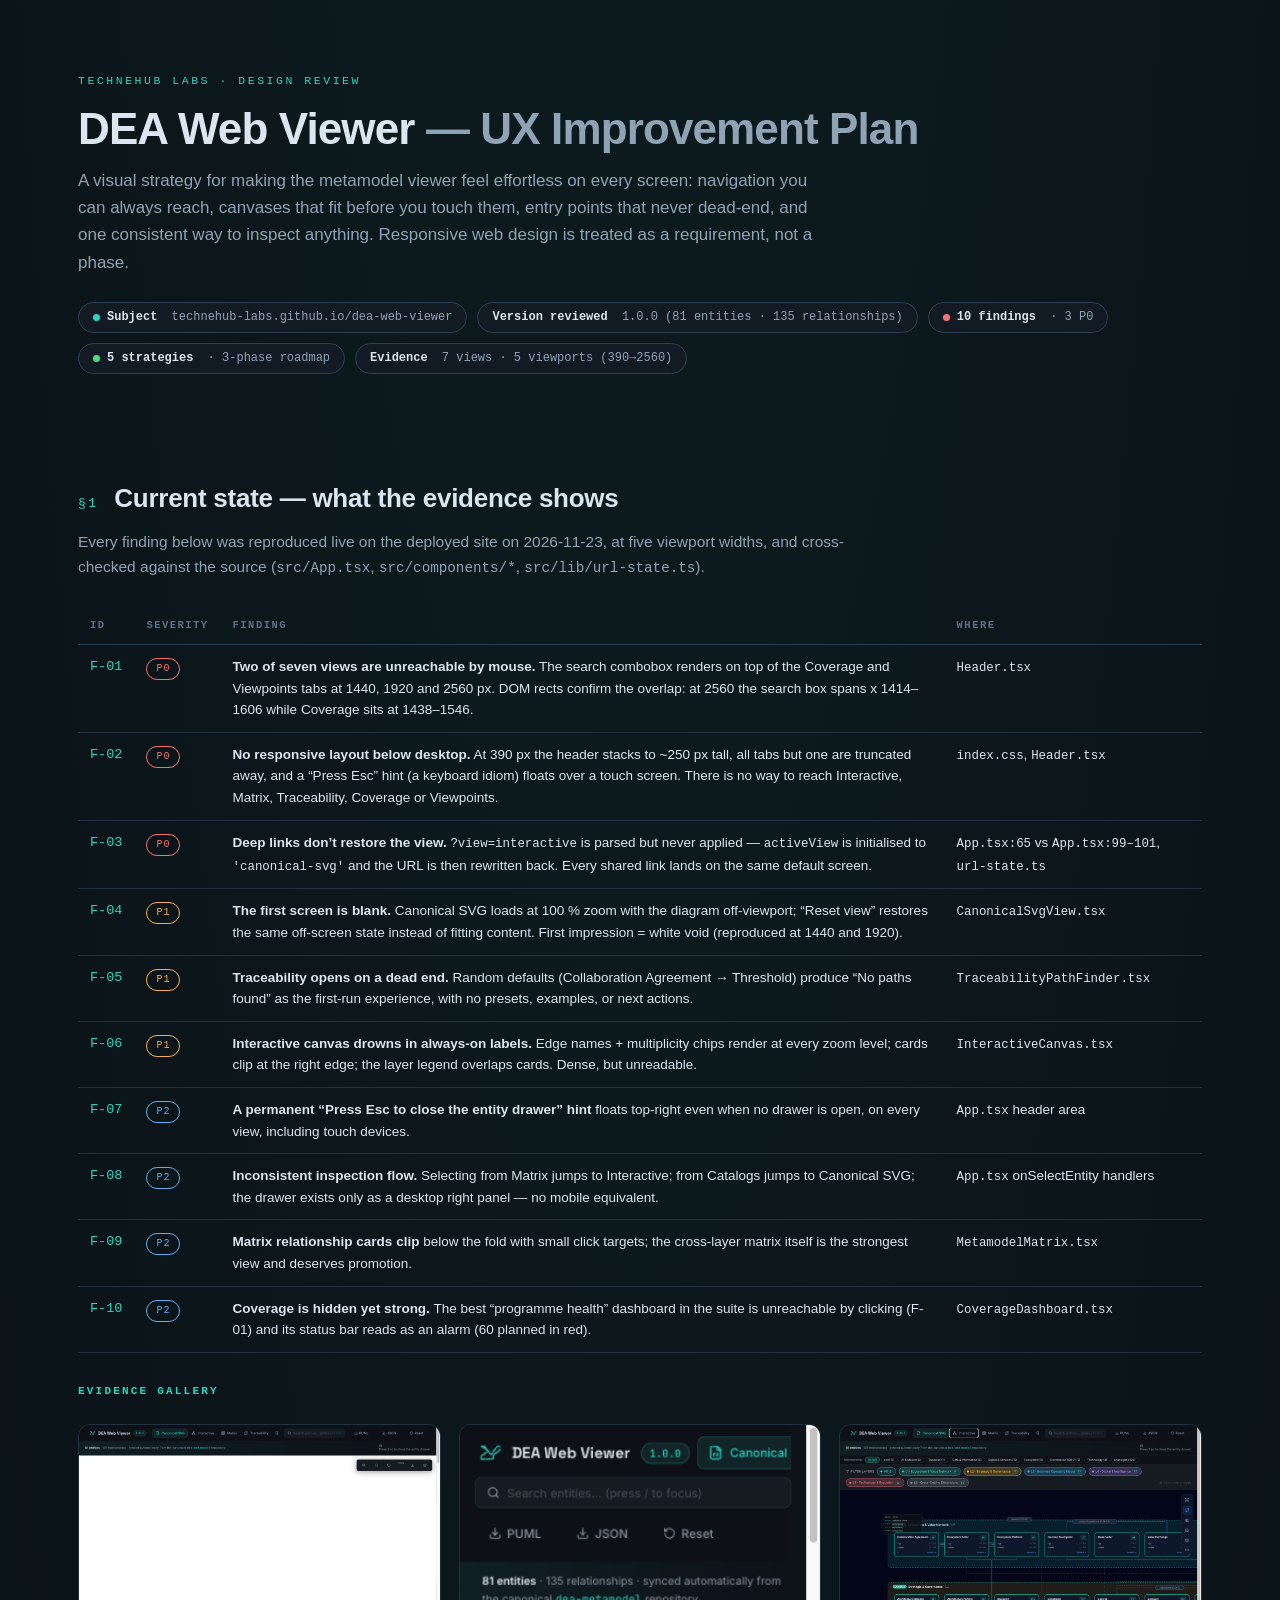
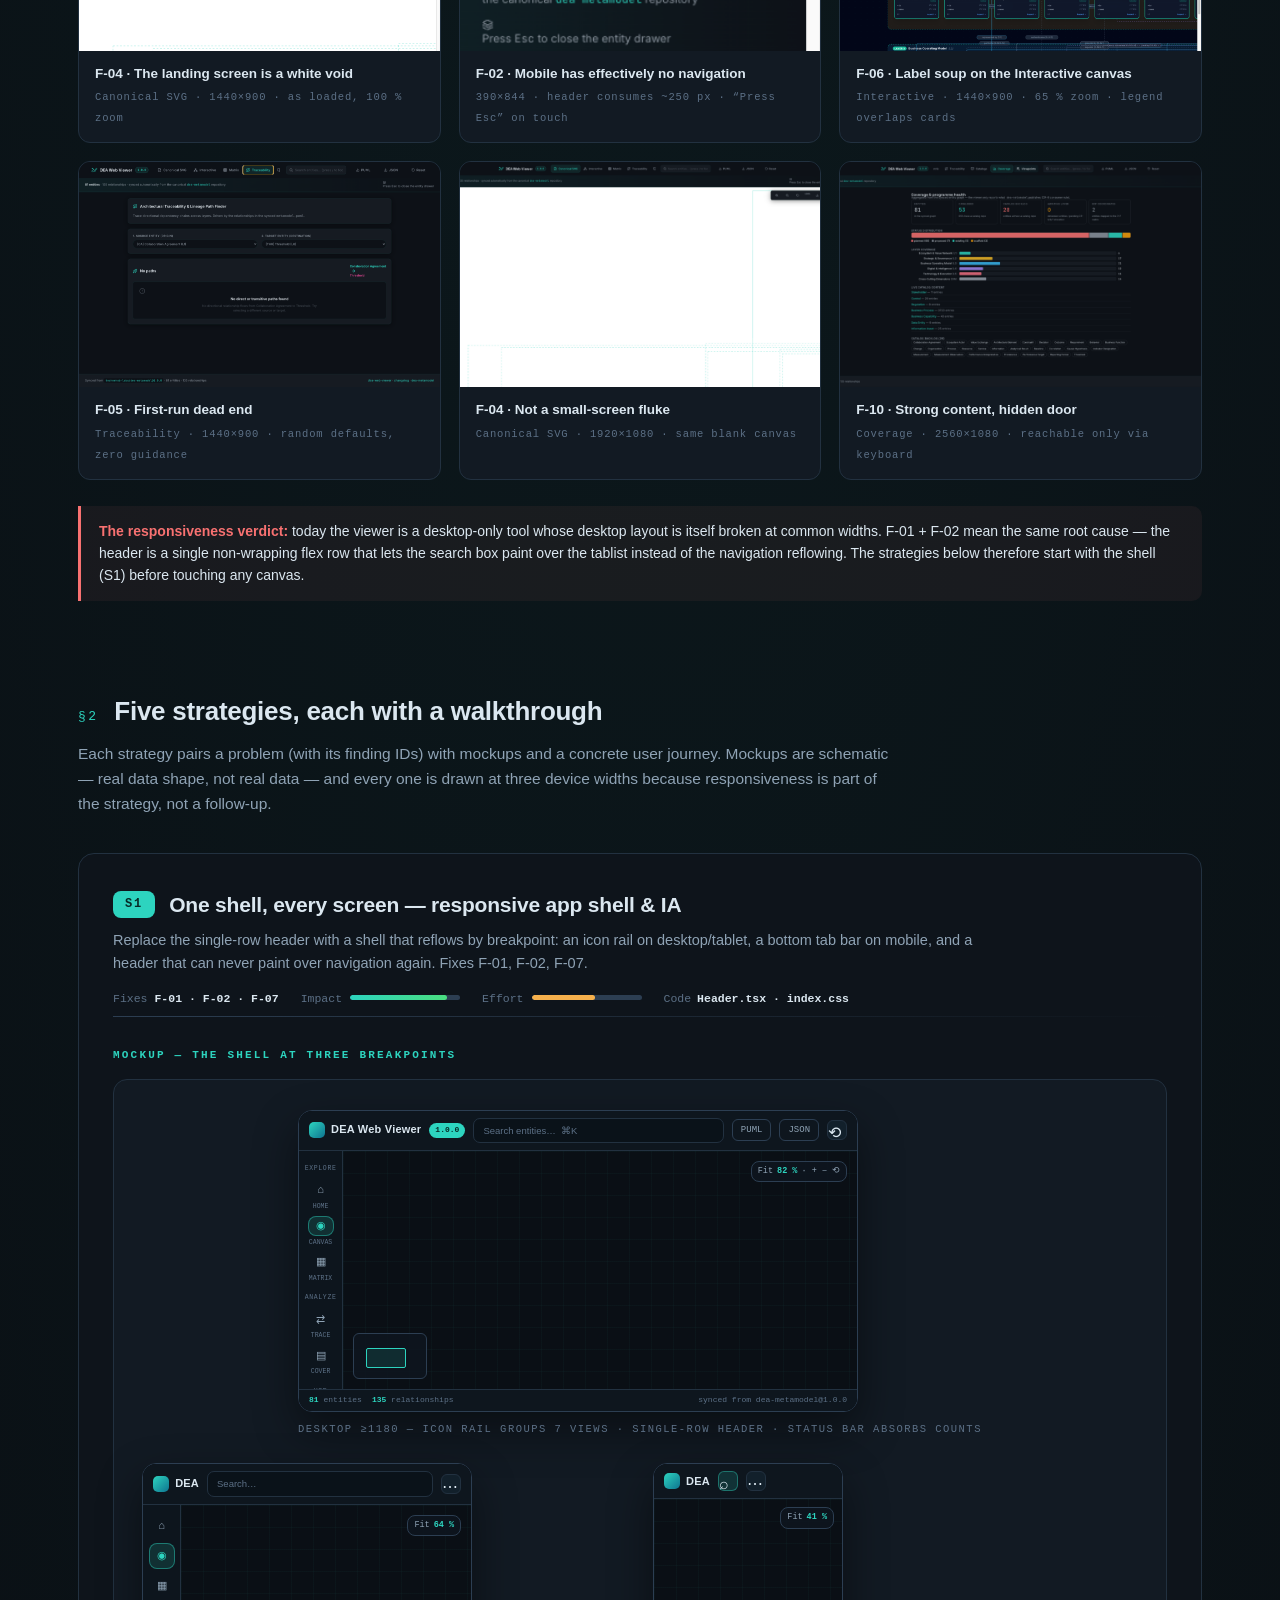
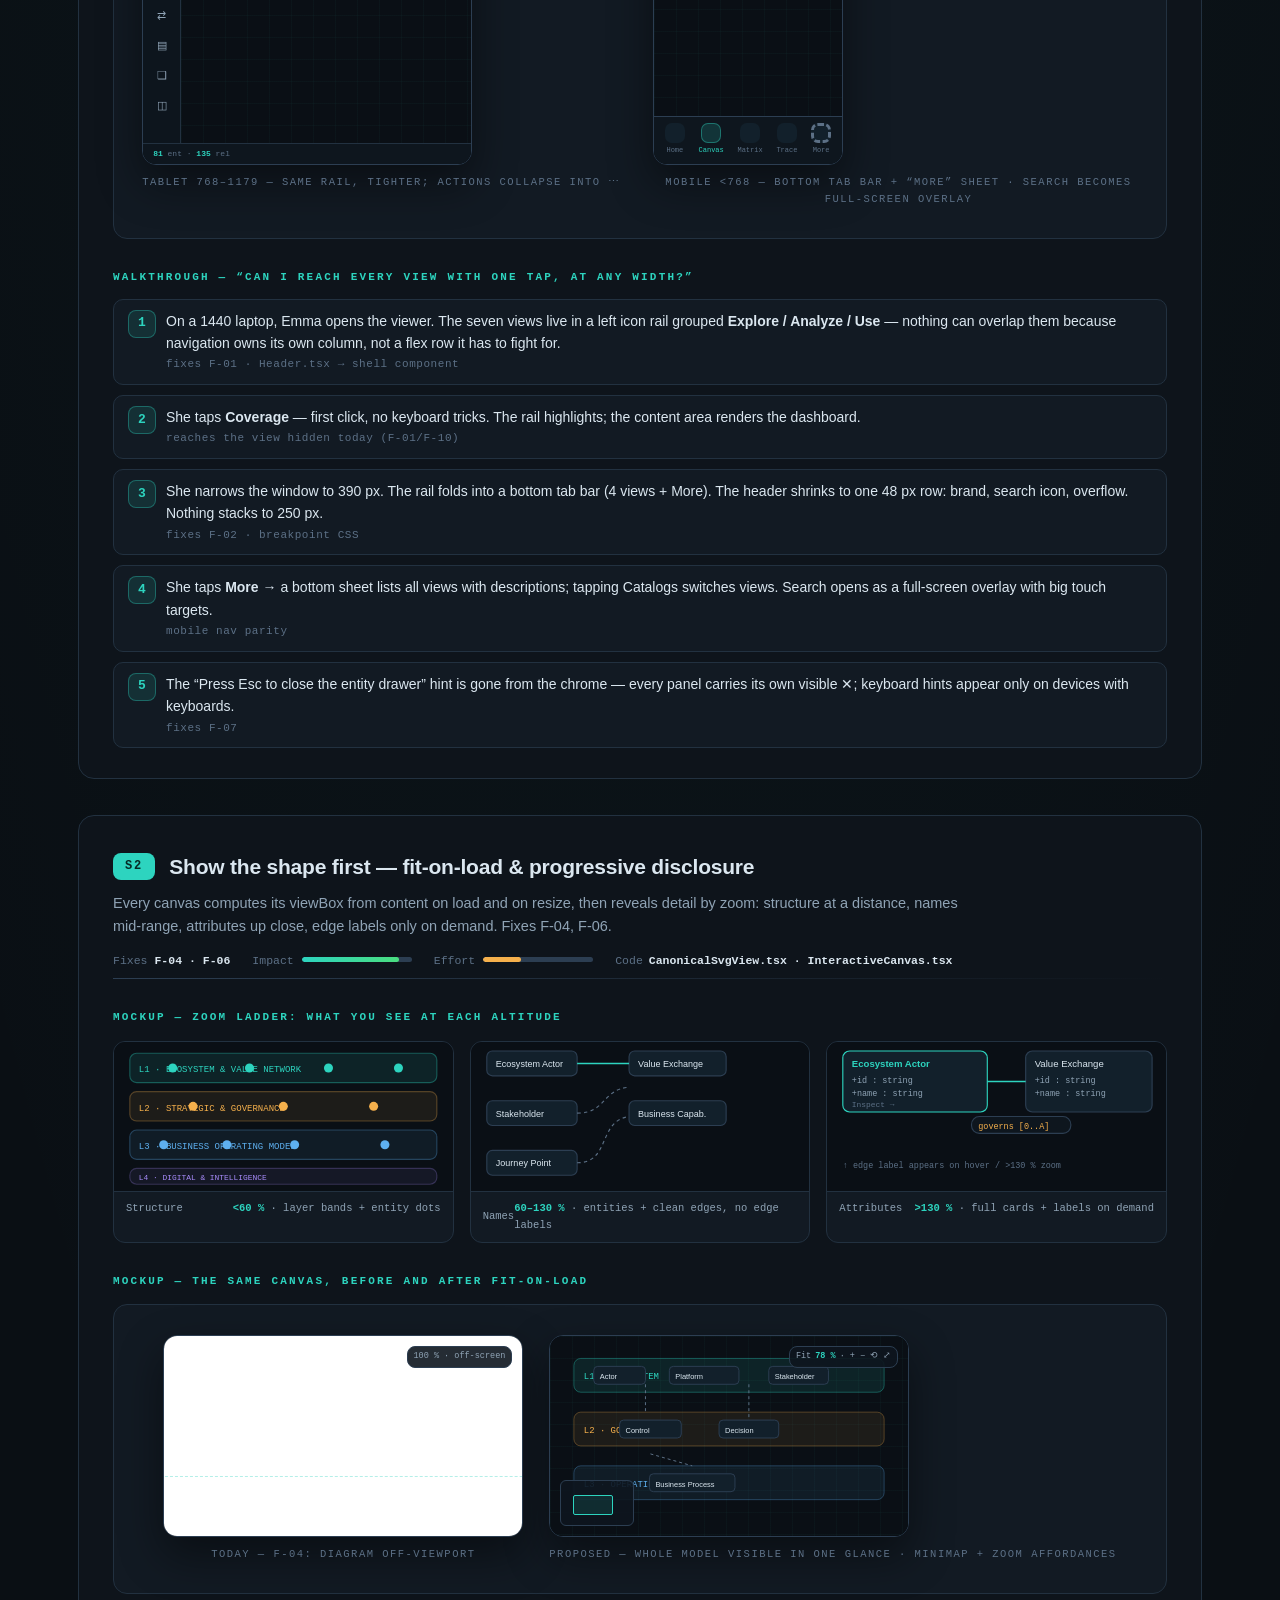
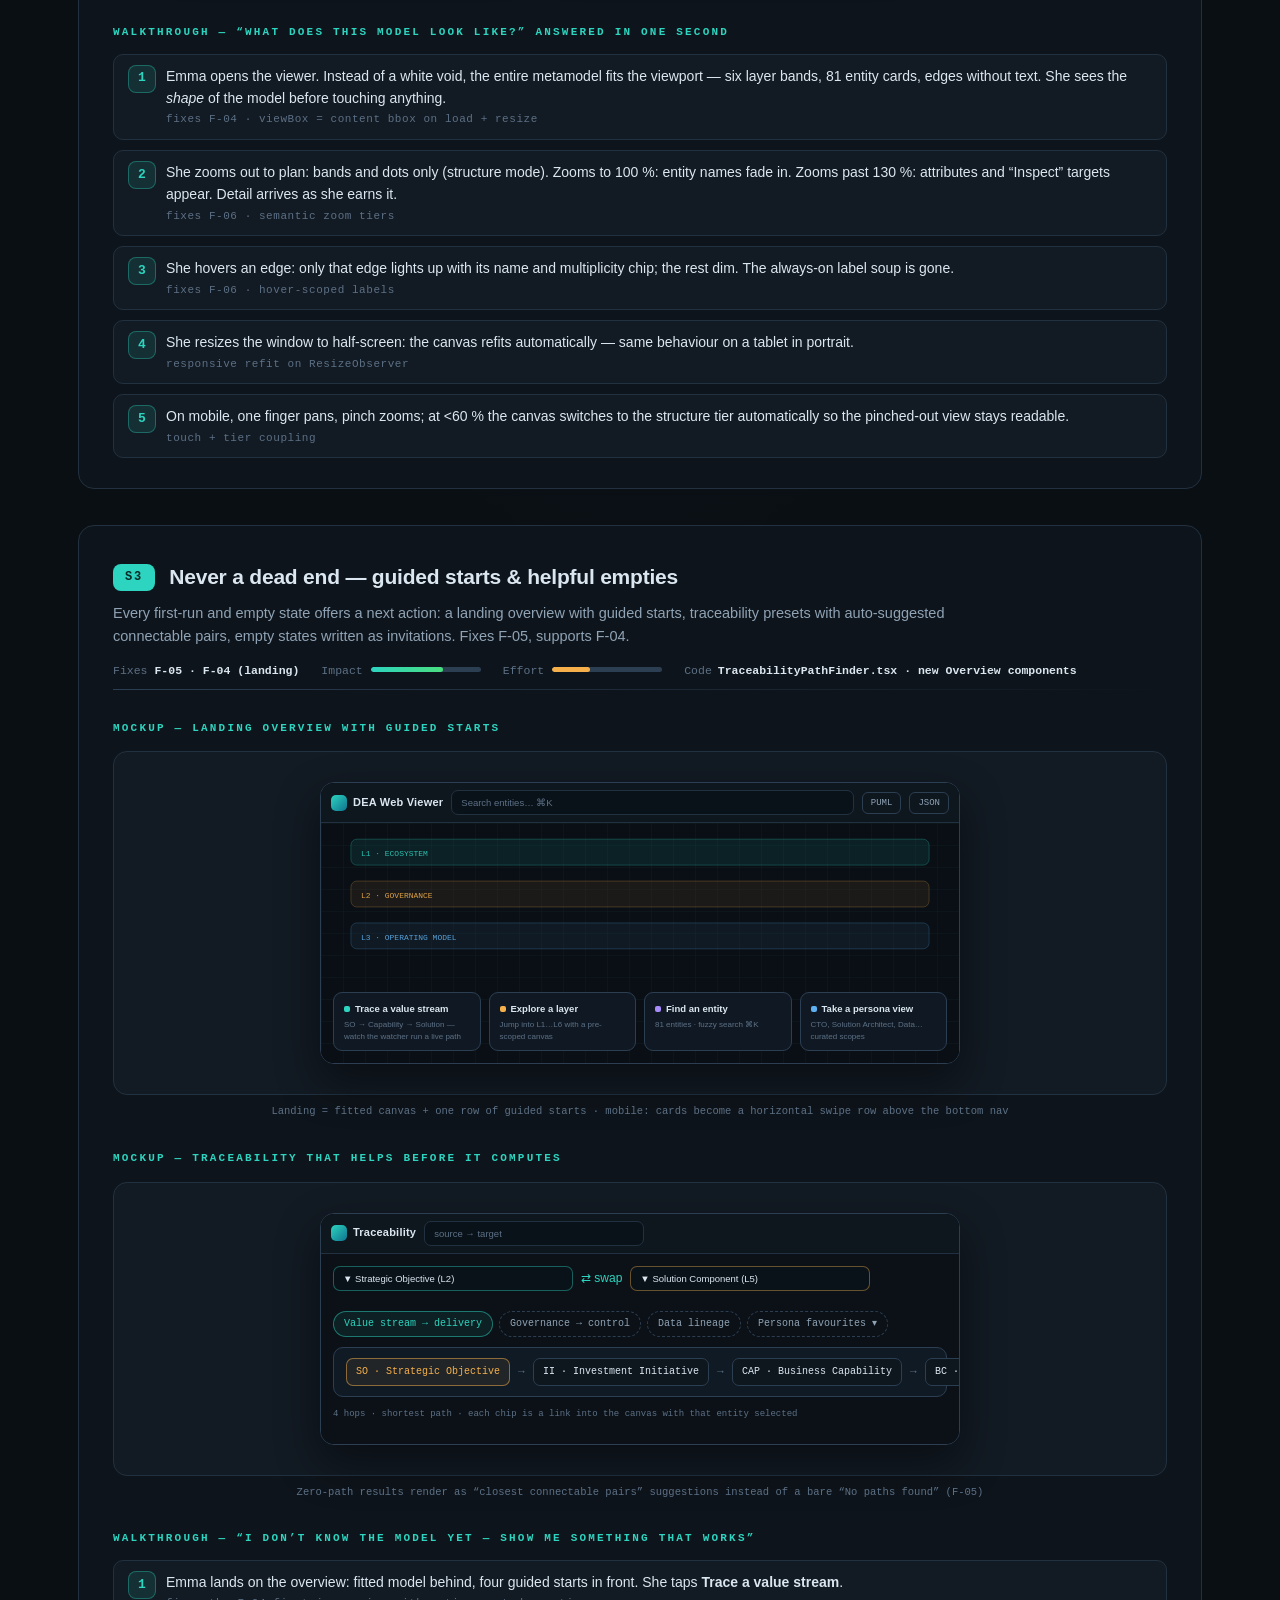
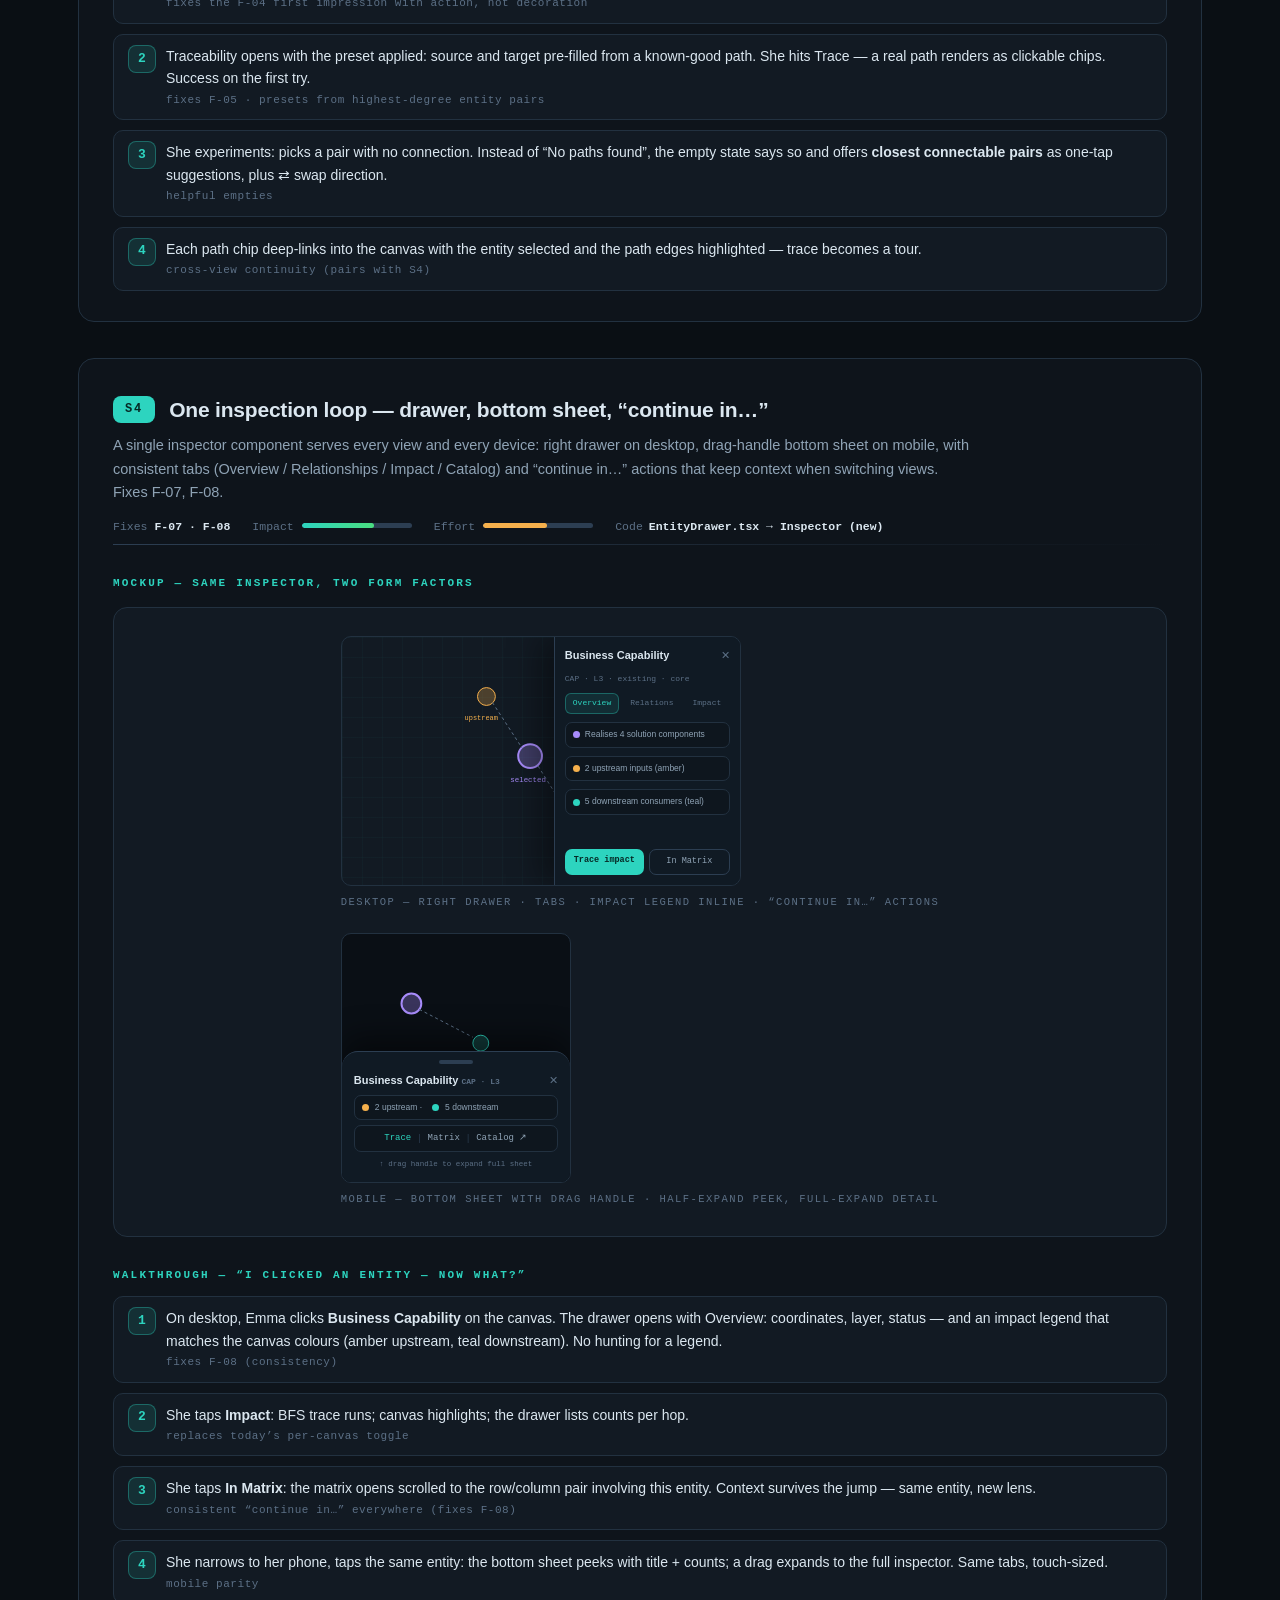
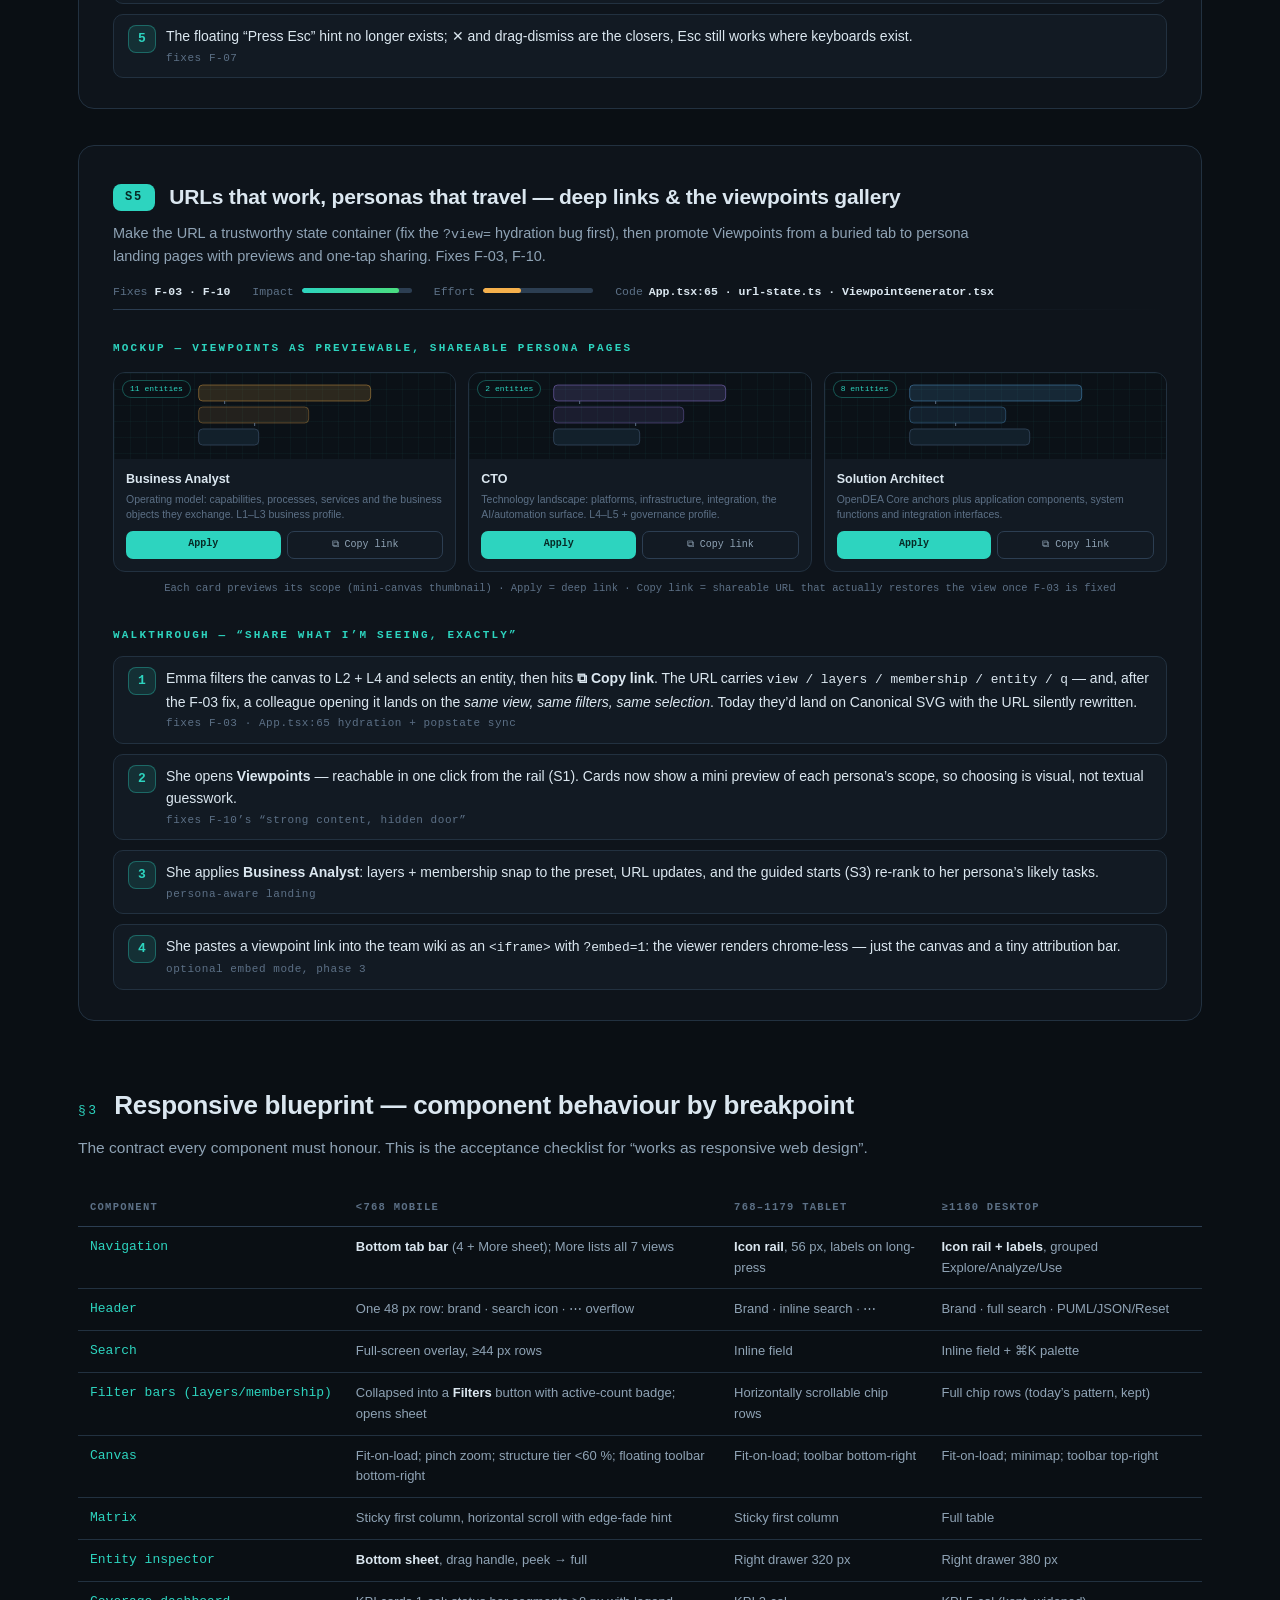
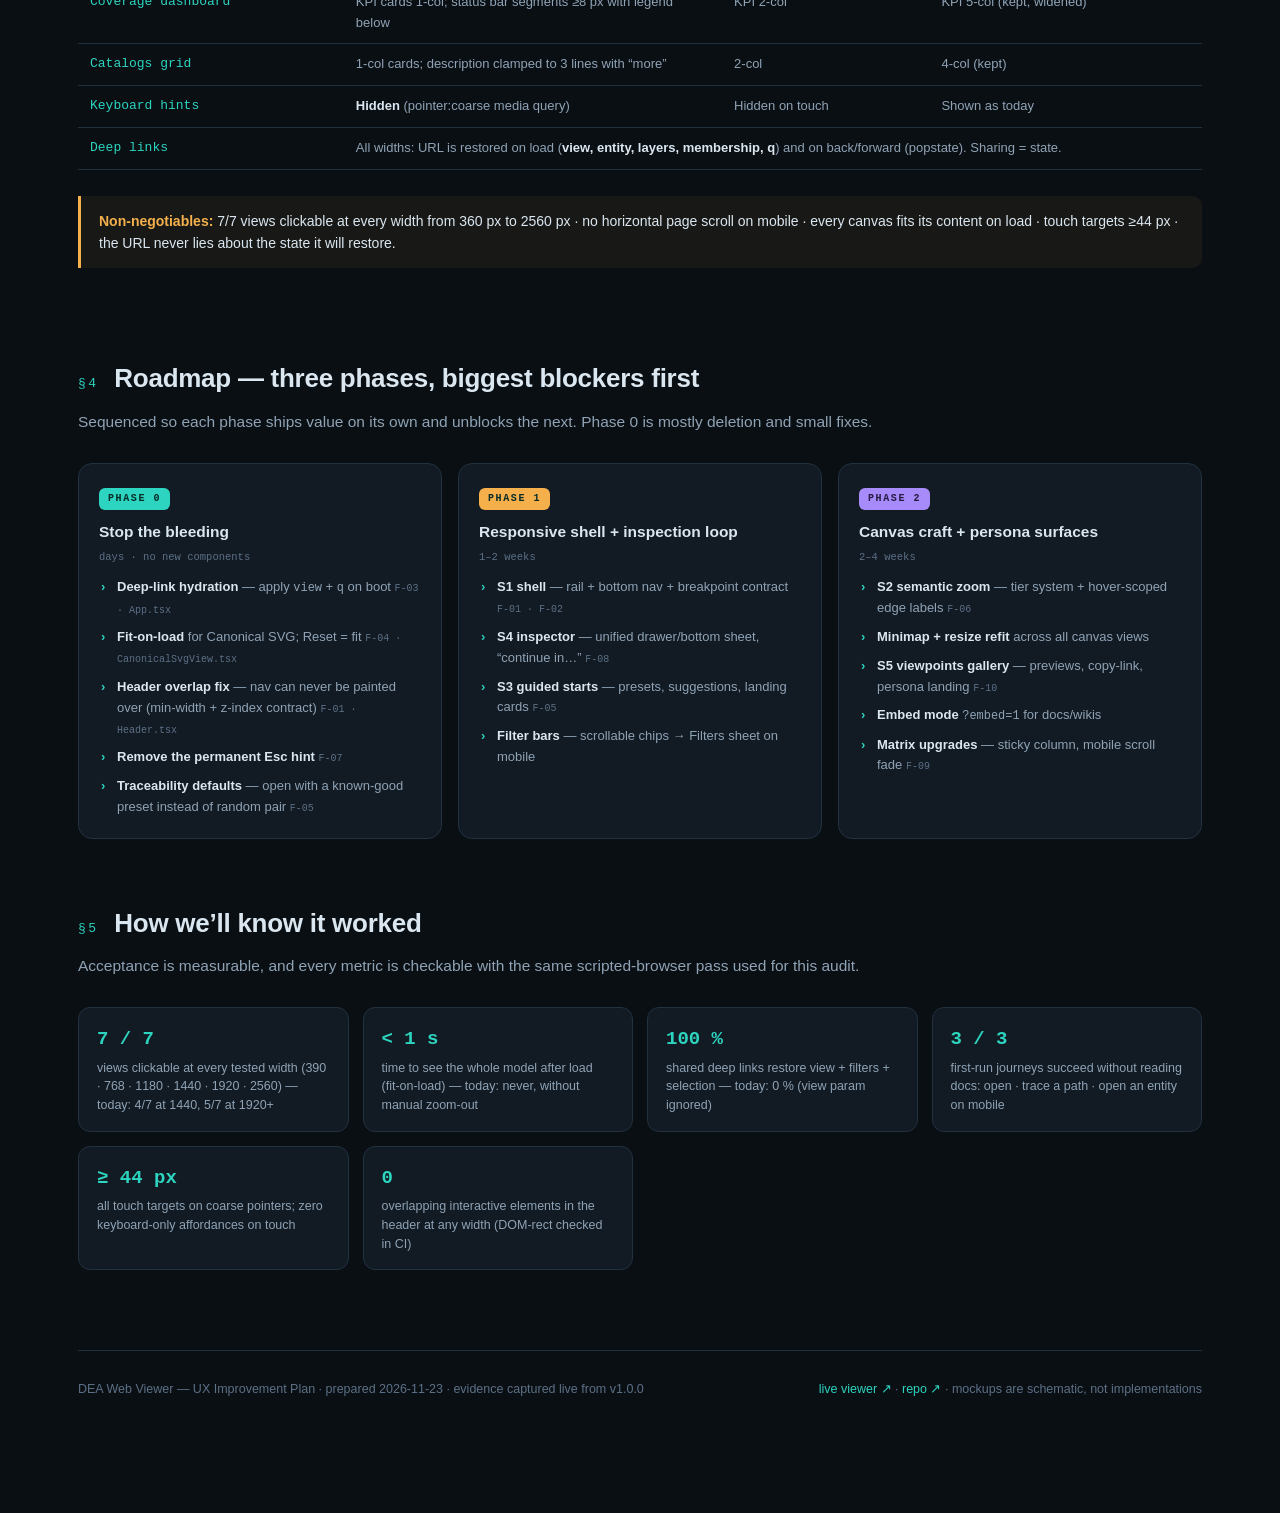
==== commit c99aa8b0: "Plan v1.0.0: audit and strategy for the DEA Web Viewer Records the plan as delivered on 2026-11-23: " ====
--- a/index.html
+++ b/index.html
@@ -284,7 +284,7 @@
       <tr><td class="id">F-07</td><td><span class="sev p2">P2</span></td><td><b>A permanent “Press Esc to close the entity drawer” hint</b> floats top-right even when no drawer is open, on every view, including touch devices.</td><td><code>App.tsx</code> header area</td></tr>
       <tr><td class="id">F-08</td><td><span class="sev p2">P2</span></td><td><b>Inconsistent inspection flow.</b> Selecting from Matrix jumps to Interactive; from Catalogs jumps to Canonical SVG; the drawer exists only as a desktop right panel — no mobile equivalent.</td><td><code>App.tsx</code> onSelectEntity handlers</td></tr>
       <tr><td class="id">F-09</td><td><span class="sev p2">P2</span></td><td><b>Matrix relationship cards clip</b> below the fold with small click targets; the cross-layer matrix itself is the strongest view and deserves promotion.</td><td><code>MetamodelMatrix.tsx</code></td></tr>
-      <tr><td class="id">F-10</td><td><span class="sev p2">P2</span></td><td><b>Coverage is hidden yet strong.</b> The best “programme health” dashboard in the suite is unreachable by clicking (F-01) and its status bar reads as an alarm (66 planned, drawn in red).</td><td><code>CoverageDashboard.tsx</code></td></tr>
+      <tr><td class="id">F-10</td><td><span class="sev p2">P2</span></td><td><b>Coverage is hidden yet strong.</b> The best “programme health” dashboard in the suite is unreachable by clicking (F-01) and its status bar reads as an alarm (60 planned in red).</td><td><code>CoverageDashboard.tsx</code></td></tr>
     </table>
     </div>
 
